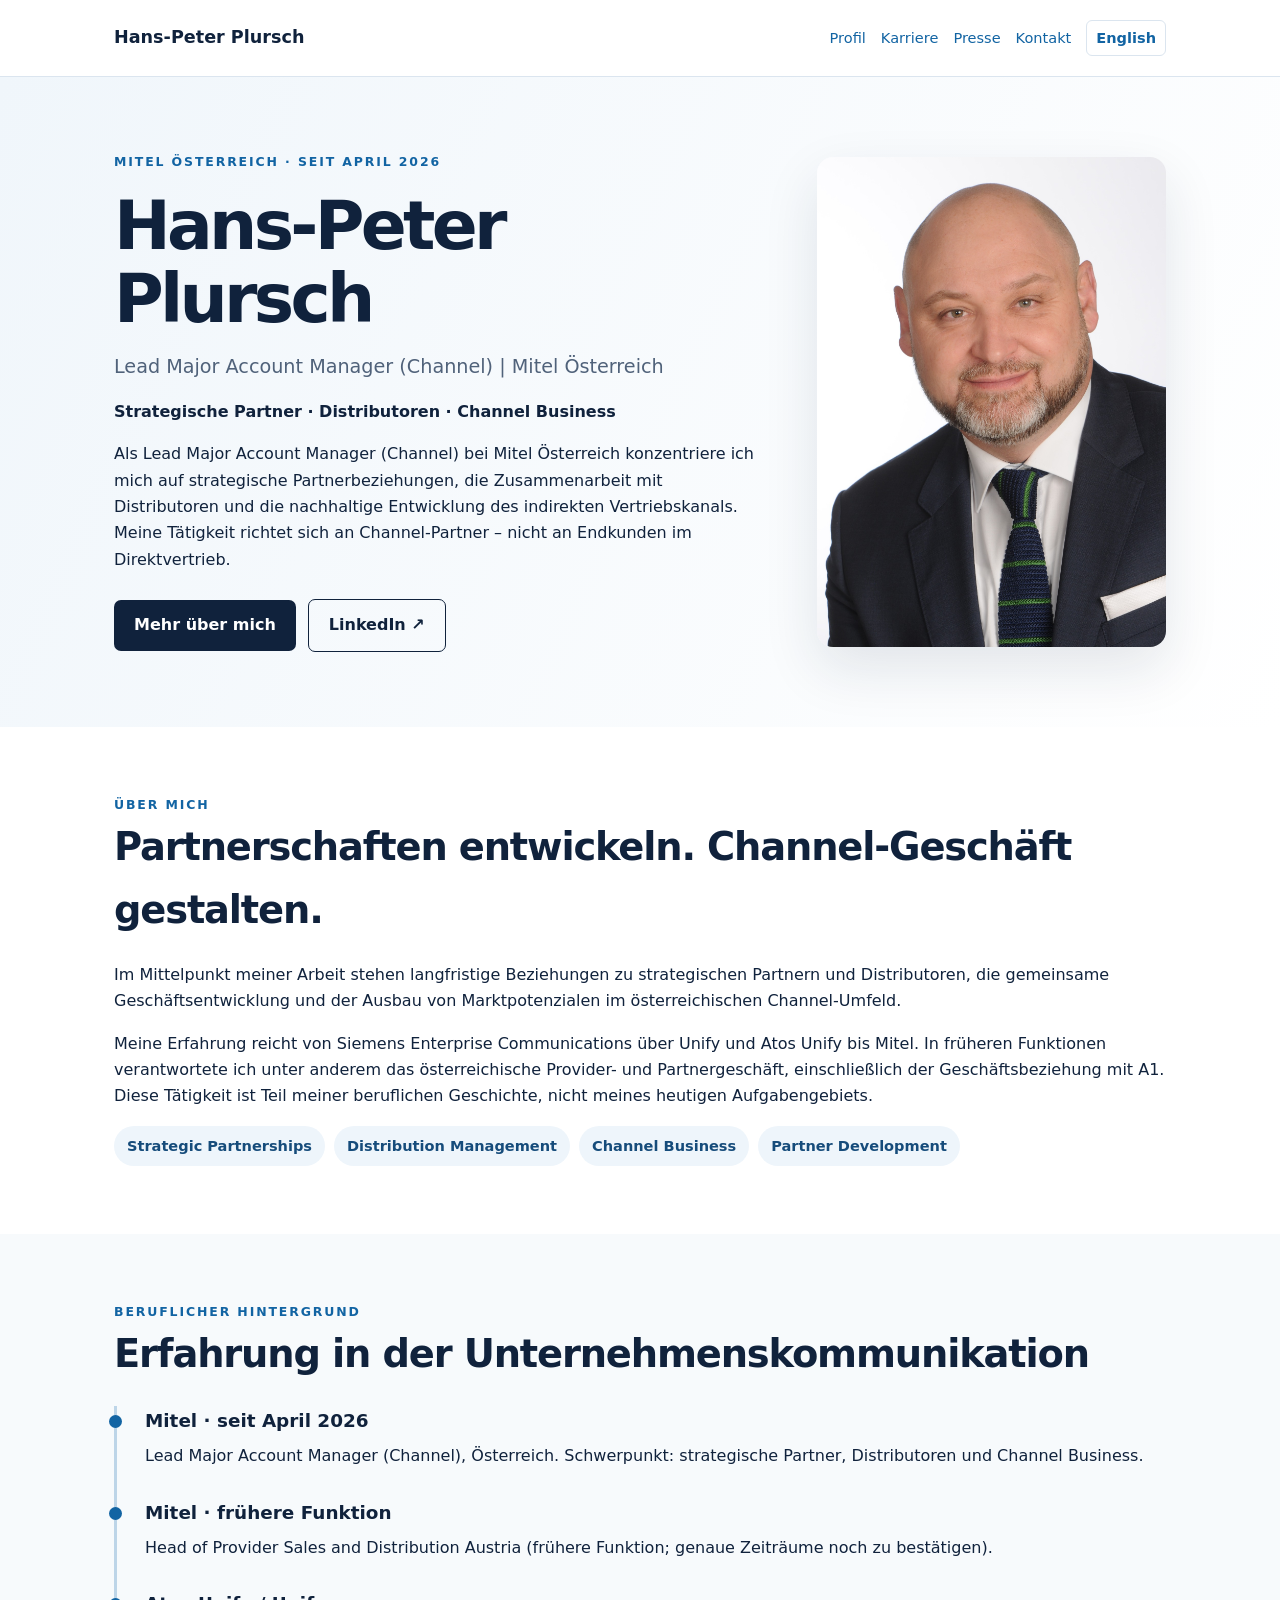
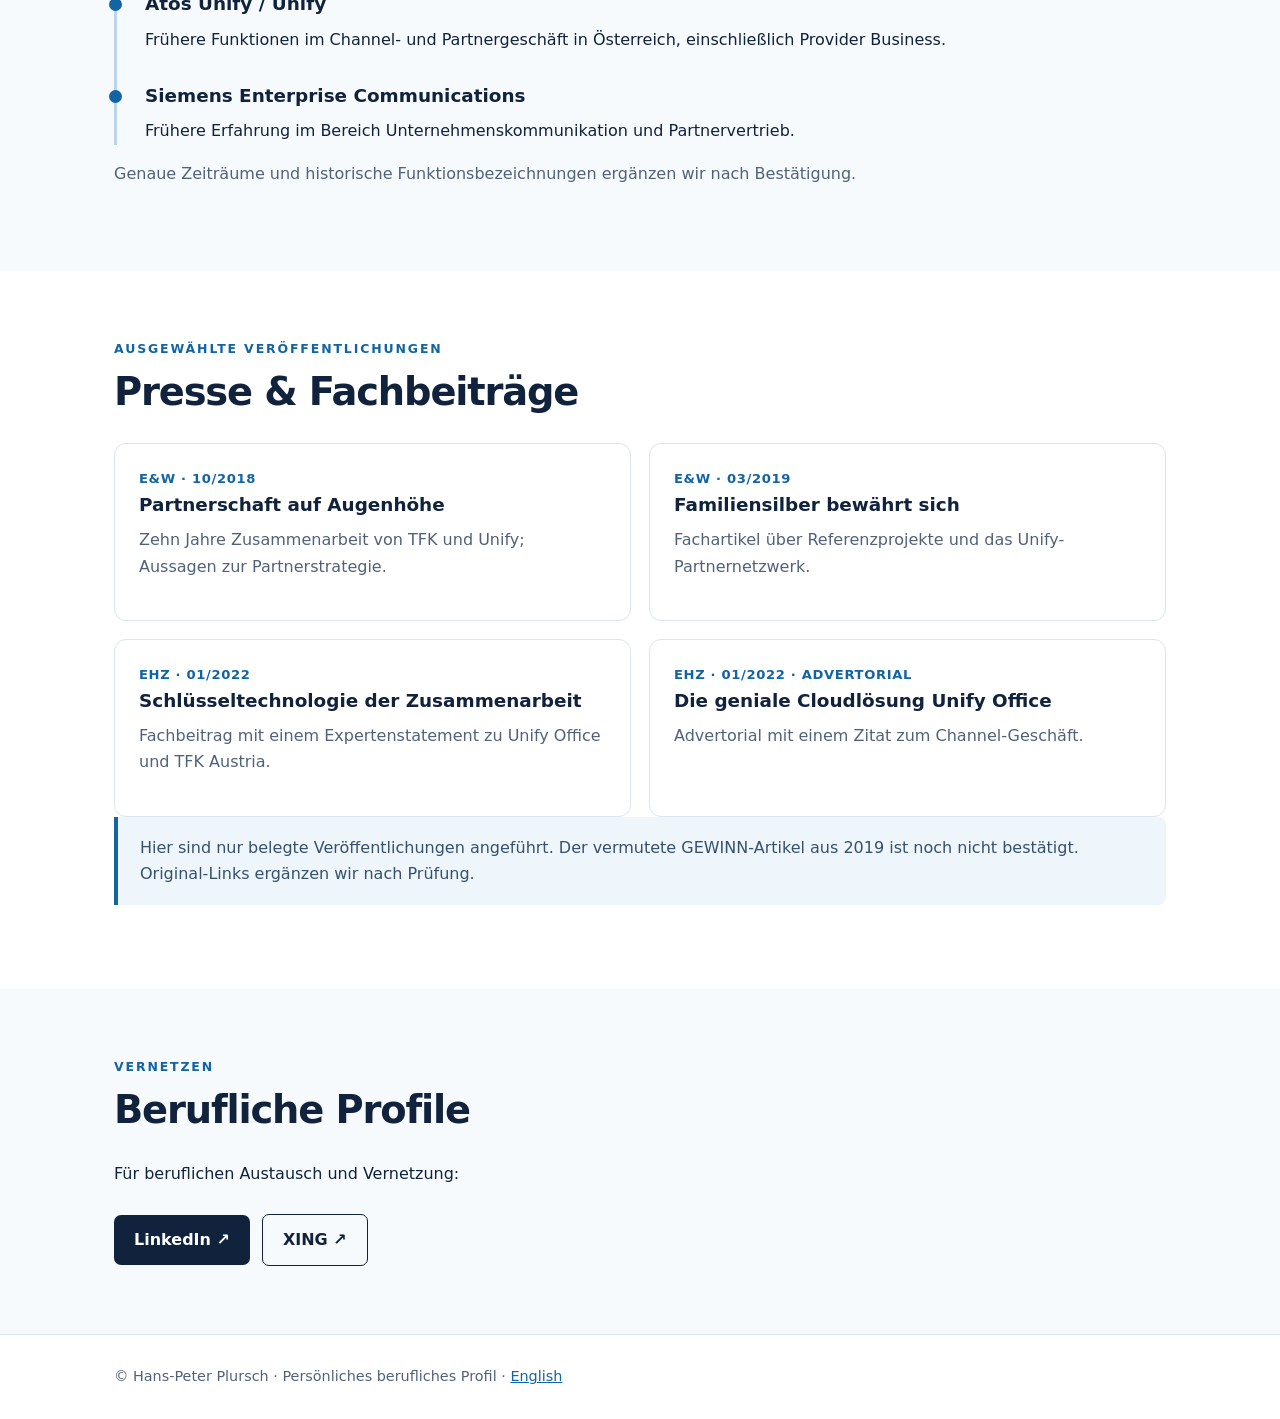
==== index.html @ fb1119fc "Update index.html" ====
<!doctype html><html lang="de"><head><meta charset="utf-8"><meta name="viewport" content="width=device-width,initial-scale=1"><title>Hans-Peter Plursch | Lead Major Account Manager (Channel) | Mitel Österreich</title><meta name="description" content="Hans-Peter Plursch ist Lead Major Account Manager (Channel) bei Mitel Österreich mit Fokus auf strategische Partner, Distributoren und Channel Business."><link rel="canonical" href="https://hpplursch-hpp.github.io/"><link rel="alternate" hreflang="de" href="https://hpplursch-hpp.github.io/"><link rel="alternate" hreflang="en" href="https://hpplursch-hpp.github.io/en/"><link rel="stylesheet" href="style.css"></head><body><header><div class="wrap nav"><a class="brand" href="#start">Hans-Peter Plursch</a><nav class="links" aria-label="Navigation"><a href="#profil">Profil</a><a href="#karriere">Karriere</a><a href="#presse">Presse</a><a href="#kontakt">Kontakt</a><a class="lang" href="en/">English</a></nav></div></header><main><div class="hero" id="start"><div class="wrap hero-grid"><div><div class="eyebrow">MITEL ÖSTERREICH · SEIT APRIL 2026</div><h1>Hans-Peter<br>Plursch</h1><p class="lead">Lead Major Account Manager (Channel) | Mitel Österreich</p><p><strong>Strategische Partner · Distributoren · Channel Business</strong></p><p>Als Lead Major Account Manager (Channel) bei Mitel Österreich konzentriere ich mich auf strategische Partnerbeziehungen, die Zusammenarbeit mit Distributoren und die nachhaltige Entwicklung des indirekten Vertriebskanals. Meine Tätigkeit richtet sich an Channel-Partner – nicht an Endkunden im Direktvertrieb.</p><a class="btn" href="#profil">Mehr über mich</a><a class="btn outline" href="https://www.linkedin.com/in/hpplursch/" target="_blank" rel="noopener noreferrer">LinkedIn ↗</a></div><img src="images/hans-peter-plursch.JPEG" alt="Originalporträt von Hans-Peter Plursch" width="992" height="1488"></div></div><section id="profil"><div class="wrap"><div class="eyebrow">Über mich</div><h2>Partnerschaften entwickeln. Channel-Geschäft gestalten.</h2><p>Im Mittelpunkt meiner Arbeit stehen langfristige Beziehungen zu strategischen Partnern und Distributoren, die gemeinsame Geschäftsentwicklung und der Ausbau von Marktpotenzialen im österreichischen Channel-Umfeld.</p><p>Meine Erfahrung reicht von Siemens Enterprise Communications über Unify und Atos Unify bis Mitel. In früheren Funktionen verantwortete ich unter anderem das österreichische Provider- und Partnergeschäft, einschließlich der Geschäftsbeziehung mit A1. Diese Tätigkeit ist Teil meiner beruflichen Geschichte, nicht meines heutigen Aufgabengebiets.</p><div class="tags"><span class="tag">Strategic Partnerships</span><span class="tag">Distribution Management</span><span class="tag">Channel Business</span><span class="tag">Partner Development</span></div></div></section><section class="alt" id="karriere"><div class="wrap"><div class="eyebrow">Beruflicher Hintergrund</div><h2>Erfahrung in der Unternehmenskommunikation</h2><div class="timeline"><div class="job"><h3>Mitel · seit April 2026</h3><p>Lead Major Account Manager (Channel), Österreich. Schwerpunkt: strategische Partner, Distributoren und Channel Business.</p></div><div class="job"><h3>Mitel · frühere Funktion</h3><p>Head of Provider Sales and Distribution Austria (frühere Funktion; genaue Zeiträume noch zu bestätigen).</p></div><div class="job"><h3>Atos Unify / Unify</h3><p>Frühere Funktionen im Channel- und Partnergeschäft in Österreich, einschließlich Provider Business.</p></div><div class="job"><h3>Siemens Enterprise Communications</h3><p>Frühere Erfahrung im Bereich Unternehmenskommunikation und Partnervertrieb.</p></div></div><p class="small">Genaue Zeiträume und historische Funktionsbezeichnungen ergänzen wir nach Bestätigung.</p></div></section><section id="presse"><div class="wrap"><div class="eyebrow">Ausgewählte Veröffentlichungen</div><h2>Presse & Fachbeiträge</h2><div class="press"><article class="panel"><div class="meta">E&W · 10/2018</div><h3>Partnerschaft auf Augenhöhe</h3><p>Zehn Jahre Zusammenarbeit von TFK und Unify; Aussagen zur Partnerstrategie.</p></article><article class="panel"><div class="meta">E&W · 03/2019</div><h3>Familiensilber bewährt sich</h3><p>Fachartikel über Referenzprojekte und das Unify-Partnernetzwerk.</p></article><article class="panel"><div class="meta">EHZ · 01/2022</div><h3>Schlüsseltechnologie der Zusammenarbeit</h3><p>Fachbeitrag mit einem Expertenstatement zu Unify Office und TFK Austria.</p></article><article class="panel"><div class="meta">EHZ · 01/2022 · Advertorial</div><h3>Die geniale Cloudlösung Unify Office</h3><p>Advertorial mit einem Zitat zum Channel-Geschäft.</p></article></div><p class="note">Hier sind nur belegte Veröffentlichungen angeführt. Der vermutete GEWINN-Artikel aus 2019 ist noch nicht bestätigt. Original-Links ergänzen wir nach Prüfung.</p></div></section><section class="alt" id="kontakt"><div class="wrap"><div class="eyebrow">Vernetzen</div><h2>Berufliche Profile</h2><p>Für beruflichen Austausch und Vernetzung:</p><a class="btn" href="https://www.linkedin.com/in/hpplursch/" target="_blank" rel="noopener noreferrer">LinkedIn ↗</a><a class="btn outline" href="https://www.xing.com/profile/HansPeter_Plursch/web_profiles?nwt_nav=profile_icon" target="_blank" rel="noopener noreferrer">XING ↗</a></div></section></main><footer><div class="wrap">© Hans-Peter Plursch · Persönliches berufliches Profil · <a href="en/">English</a></div></footer></body></html>
---- style.css ----
:root{--ink:#10223c;--muted:#50627a;--blue:#1264a3;--pale:#eef5fb;--line:#dbe5ef}*{box-sizing:border-box}html{scroll-behavior:smooth}body{margin:0;font-family:system-ui,-apple-system,Segoe UI,Arial,sans-serif;color:var(--ink);background:#fff;line-height:1.65}a{color:var(--blue)}a:hover{text-decoration-thickness:2px}.wrap{max-width:1100px;margin:auto;padding:0 24px}header{border-bottom:1px solid var(--line);background:#fff;position:sticky;top:0;z-index:10}.nav{display:flex;justify-content:space-between;align-items:center;gap:20px;min-height:76px}.brand{font-weight:800;text-decoration:none;color:var(--ink);font-size:1.1rem}.links{display:flex;flex-wrap:wrap;gap:15px;align-items:center;font-size:.91rem}.links a{text-decoration:none}.lang{padding:5px 9px;border:1px solid var(--line);border-radius:6px;font-weight:700}.hero{background:linear-gradient(115deg,#f0f6fb,#fff);padding:75px 0}.hero-grid{display:grid;grid-template-columns:minmax(0,1.3fr) minmax(250px,.7fr);gap:56px;align-items:center}.eyebrow{font-size:.78rem;font-weight:800;letter-spacing:.15em;color:var(--blue);text-transform:uppercase}h1{font-size:clamp(2.6rem,5.3vw,4.8rem);letter-spacing:-.055em;line-height:1.08;margin:16px 0}h2{font-size:clamp(1.7rem,3vw,2.4rem);letter-spacing:-.03em;margin:0 0 20px}h3{margin:0 0 7px;font-size:1.15rem}p{margin:0 0 16px}.lead{font-size:1.2rem;color:var(--muted);max-width:690px}.hero img{display:block;width:100%;max-height:490px;object-fit:cover;object-position:center 22%;border-radius:16px;box-shadow:0 22px 55px #10223c1c}.btn{display:inline-block;background:var(--ink);color:white;text-decoration:none;border-radius:7px;padding:12px 20px;font-weight:650;margin:10px 12px 0 0}.btn.outline{background:transparent;color:var(--ink);border:1px solid var(--ink)}section{padding:68px 0}section.alt{background:#f7fafc}.grid{display:grid;grid-template-columns:repeat(3,minmax(0,1fr));gap:18px}.panel{border:1px solid var(--line);border-radius:12px;padding:24px;background:#fff}.panel p,.small{color:var(--muted)}.timeline{border-left:3px solid #bdd5e8;padding-left:28px}.job{position:relative;margin-bottom:28px}.job:before{content:'';position:absolute;left:-36px;top:9px;width:13px;height:13px;border-radius:50%;background:var(--blue)}.job:last-child{margin-bottom:0}.tags{display:flex;flex-wrap:wrap;gap:9px}.tag{padding:8px 13px;border-radius:50px;background:var(--pale);color:#164c7b;font-size:.91rem;font-weight:600}.press{display:grid;grid-template-columns:repeat(2,minmax(0,1fr));gap:18px}.meta{font-size:.82rem;color:var(--blue);font-weight:750;text-transform:uppercase;letter-spacing:.05em}.note{padding:18px 22px;border-left:4px solid var(--blue);background:var(--pale);color:#35516d;border-radius:0 8px 8px 0}footer{padding:30px 0;border-top:1px solid var(--line);color:var(--muted);font-size:.9rem}@media(max-width:750px){.nav{align-items:flex-start;flex-direction:column;padding-top:15px;padding-bottom:15px}.links{gap:11px}.hero{padding:44px 0}.hero-grid{grid-template-columns:1fr;gap:26px}.hero img{max-width:380px}.grid,.press{grid-template-columns:1fr}section{padding:46px 0}}
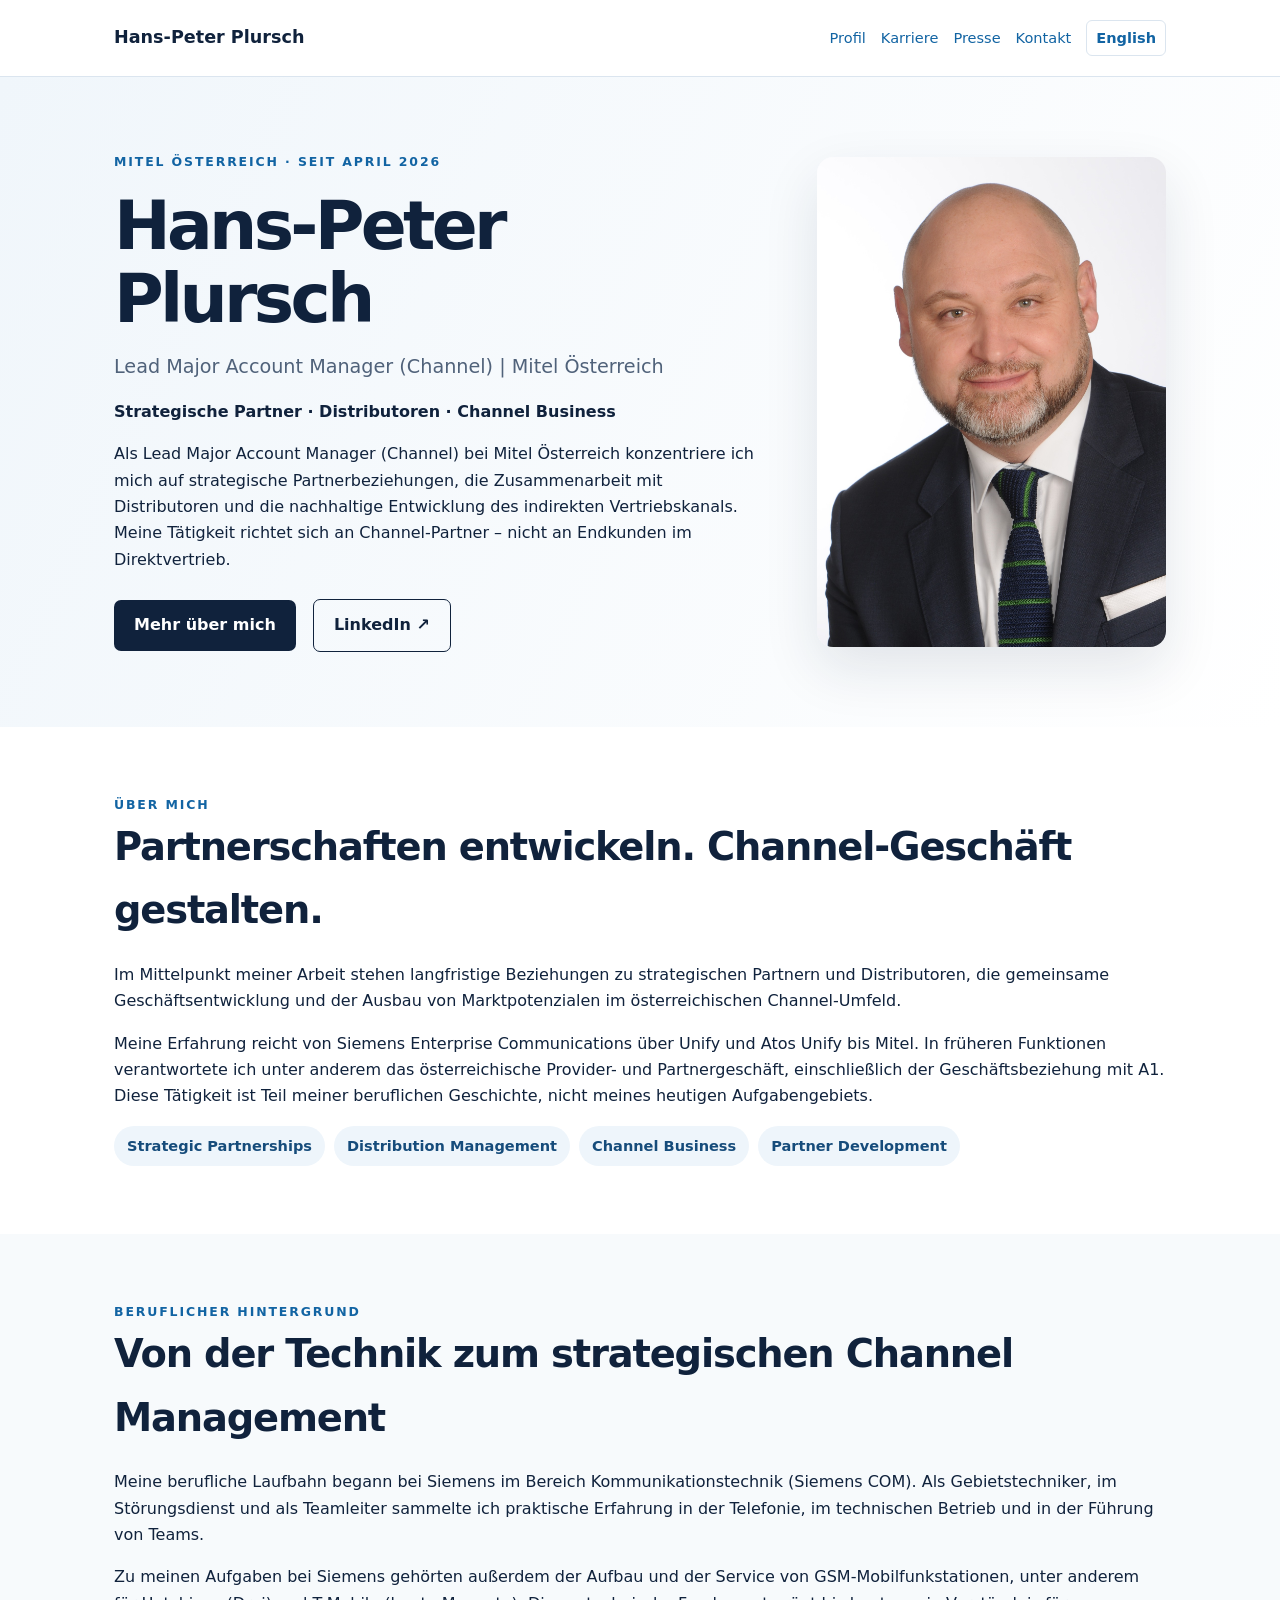
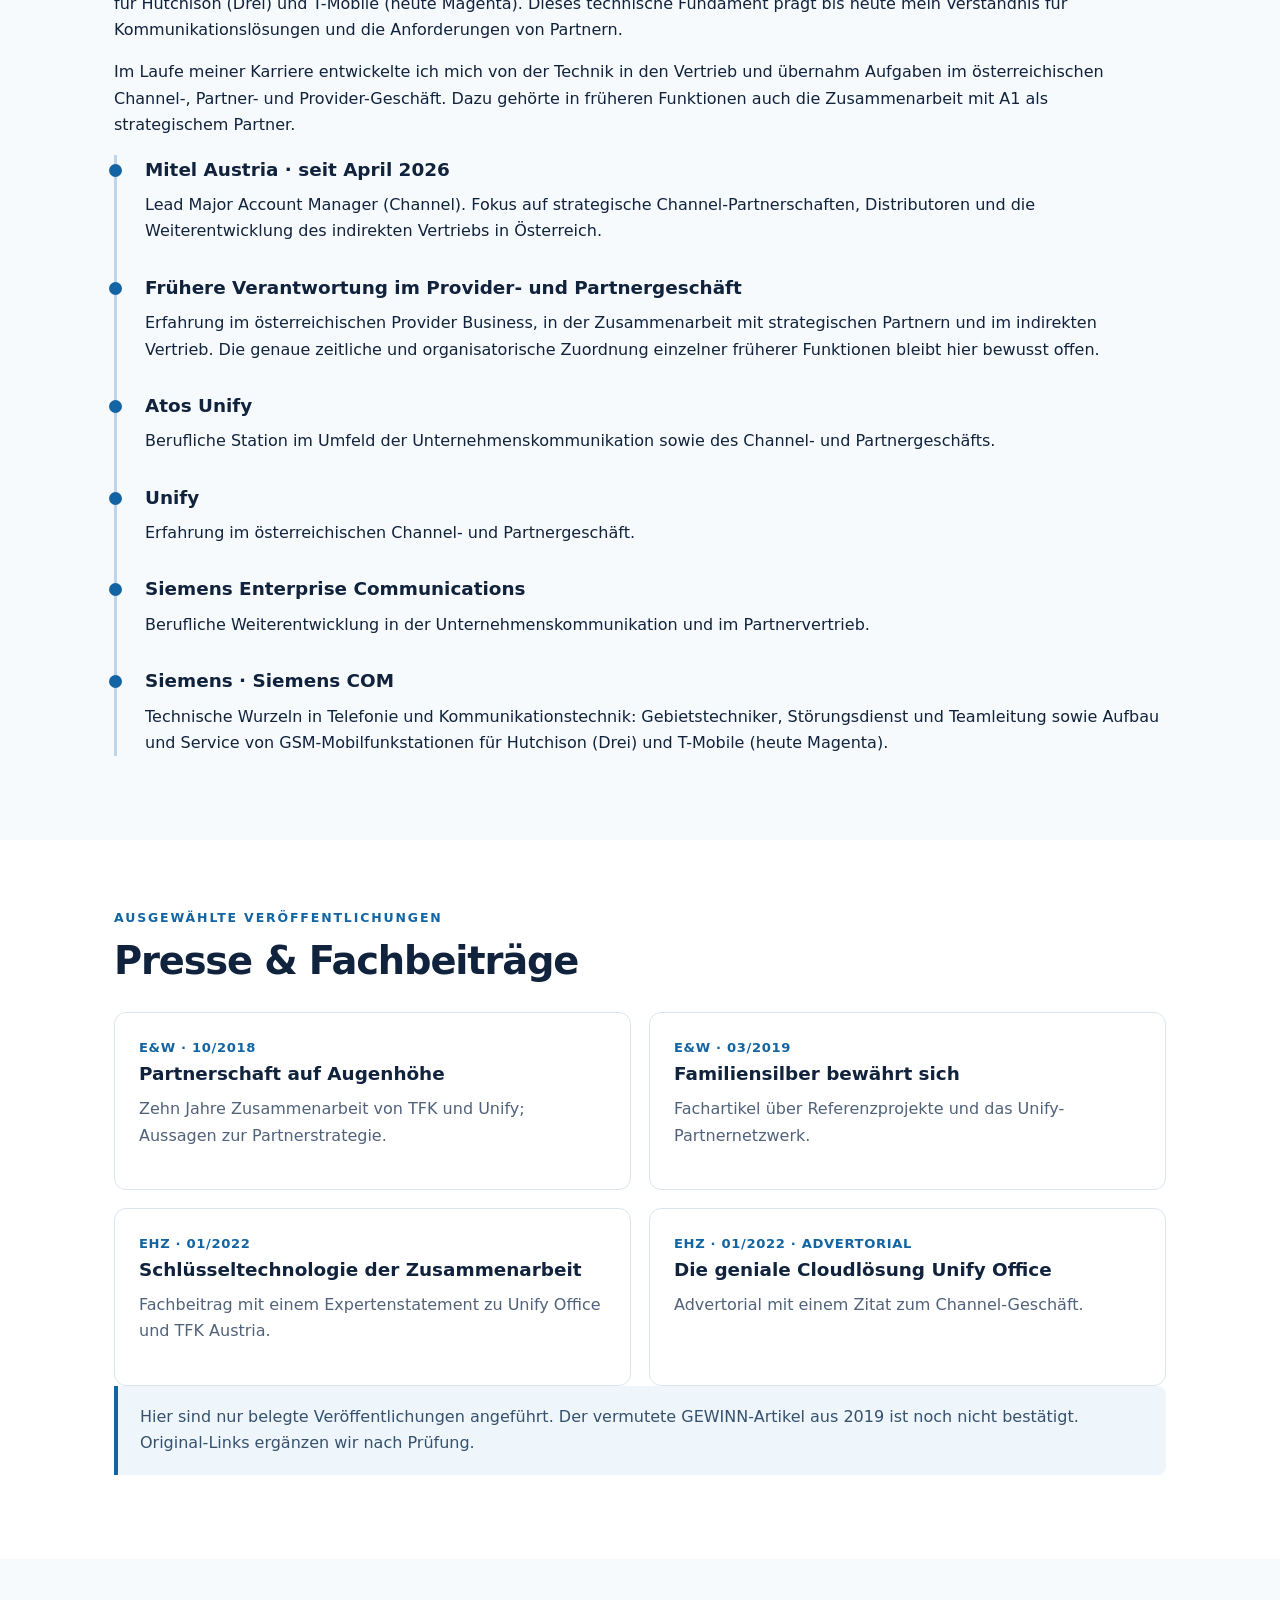
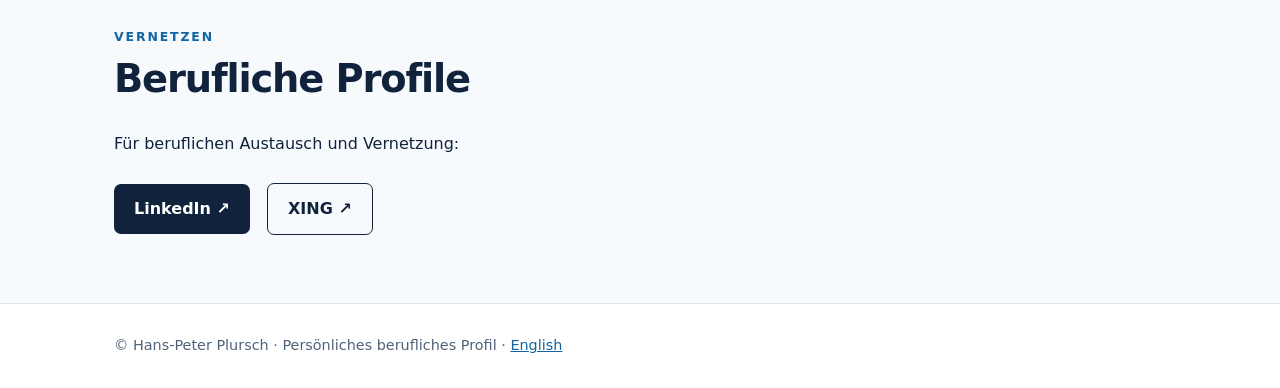
==== commit 92ec6674: "Update index.html" ====
--- a/index.html
+++ b/index.html
@@ -1 +1,260 @@
-<!doctype html><html lang="de"><head><meta charset="utf-8"><meta name="viewport" content="width=device-width,initial-scale=1"><title>Hans-Peter Plursch | Lead Major Account Manager (Channel) | Mitel Österreich</title><meta name="description" content="Hans-Peter Plursch ist Lead Major Account Manager (Channel) bei Mitel Österreich mit Fokus auf strategische Partner, Distributoren und Channel Business."><link rel="canonical" href="https://hpplursch-hpp.github.io/"><link rel="alternate" hreflang="de" href="https://hpplursch-hpp.github.io/"><link rel="alternate" hreflang="en" href="https://hpplursch-hpp.github.io/en/"><link rel="stylesheet" href="style.css"></head><body><header><div class="wrap nav"><a class="brand" href="#start">Hans-Peter Plursch</a><nav class="links" aria-label="Navigation"><a href="#profil">Profil</a><a href="#karriere">Karriere</a><a href="#presse">Presse</a><a href="#kontakt">Kontakt</a><a class="lang" href="en/">English</a></nav></div></header><main><div class="hero" id="start"><div class="wrap hero-grid"><div><div class="eyebrow">MITEL ÖSTERREICH · SEIT APRIL 2026</div><h1>Hans-Peter<br>Plursch</h1><p class="lead">Lead Major Account Manager (Channel) | Mitel Österreich</p><p><strong>Strategische Partner · Distributoren · Channel Business</strong></p><p>Als Lead Major Account Manager (Channel) bei Mitel Österreich konzentriere ich mich auf strategische Partnerbeziehungen, die Zusammenarbeit mit Distributoren und die nachhaltige Entwicklung des indirekten Vertriebskanals. Meine Tätigkeit richtet sich an Channel-Partner – nicht an Endkunden im Direktvertrieb.</p><a class="btn" href="#profil">Mehr über mich</a><a class="btn outline" href="https://www.linkedin.com/in/hpplursch/" target="_blank" rel="noopener noreferrer">LinkedIn ↗</a></div><img src="images/hans-peter-plursch.JPEG" alt="Originalporträt von Hans-Peter Plursch" width="992" height="1488"></div></div><section id="profil"><div class="wrap"><div class="eyebrow">Über mich</div><h2>Partnerschaften entwickeln. Channel-Geschäft gestalten.</h2><p>Im Mittelpunkt meiner Arbeit stehen langfristige Beziehungen zu strategischen Partnern und Distributoren, die gemeinsame Geschäftsentwicklung und der Ausbau von Marktpotenzialen im österreichischen Channel-Umfeld.</p><p>Meine Erfahrung reicht von Siemens Enterprise Communications über Unify und Atos Unify bis Mitel. In früheren Funktionen verantwortete ich unter anderem das österreichische Provider- und Partnergeschäft, einschließlich der Geschäftsbeziehung mit A1. Diese Tätigkeit ist Teil meiner beruflichen Geschichte, nicht meines heutigen Aufgabengebiets.</p><div class="tags"><span class="tag">Strategic Partnerships</span><span class="tag">Distribution Management</span><span class="tag">Channel Business</span><span class="tag">Partner Development</span></div></div></section><section class="alt" id="karriere"><div class="wrap"><div class="eyebrow">Beruflicher Hintergrund</div><h2>Erfahrung in der Unternehmenskommunikation</h2><div class="timeline"><div class="job"><h3>Mitel · seit April 2026</h3><p>Lead Major Account Manager (Channel), Österreich. Schwerpunkt: strategische Partner, Distributoren und Channel Business.</p></div><div class="job"><h3>Mitel · frühere Funktion</h3><p>Head of Provider Sales and Distribution Austria (frühere Funktion; genaue Zeiträume noch zu bestätigen).</p></div><div class="job"><h3>Atos Unify / Unify</h3><p>Frühere Funktionen im Channel- und Partnergeschäft in Österreich, einschließlich Provider Business.</p></div><div class="job"><h3>Siemens Enterprise Communications</h3><p>Frühere Erfahrung im Bereich Unternehmenskommunikation und Partnervertrieb.</p></div></div><p class="small">Genaue Zeiträume und historische Funktionsbezeichnungen ergänzen wir nach Bestätigung.</p></div></section><section id="presse"><div class="wrap"><div class="eyebrow">Ausgewählte Veröffentlichungen</div><h2>Presse & Fachbeiträge</h2><div class="press"><article class="panel"><div class="meta">E&W · 10/2018</div><h3>Partnerschaft auf Augenhöhe</h3><p>Zehn Jahre Zusammenarbeit von TFK und Unify; Aussagen zur Partnerstrategie.</p></article><article class="panel"><div class="meta">E&W · 03/2019</div><h3>Familiensilber bewährt sich</h3><p>Fachartikel über Referenzprojekte und das Unify-Partnernetzwerk.</p></article><article class="panel"><div class="meta">EHZ · 01/2022</div><h3>Schlüsseltechnologie der Zusammenarbeit</h3><p>Fachbeitrag mit einem Expertenstatement zu Unify Office und TFK Austria.</p></article><article class="panel"><div class="meta">EHZ · 01/2022 · Advertorial</div><h3>Die geniale Cloudlösung Unify Office</h3><p>Advertorial mit einem Zitat zum Channel-Geschäft.</p></article></div><p class="note">Hier sind nur belegte Veröffentlichungen angeführt. Der vermutete GEWINN-Artikel aus 2019 ist noch nicht bestätigt. Original-Links ergänzen wir nach Prüfung.</p></div></section><section class="alt" id="kontakt"><div class="wrap"><div class="eyebrow">Vernetzen</div><h2>Berufliche Profile</h2><p>Für beruflichen Austausch und Vernetzung:</p><a class="btn" href="https://www.linkedin.com/in/hpplursch/" target="_blank" rel="noopener noreferrer">LinkedIn ↗</a><a class="btn outline" href="https://www.xing.com/profile/HansPeter_Plursch/web_profiles?nwt_nav=profile_icon" target="_blank" rel="noopener noreferrer">XING ↗</a></div></section></main><footer><div class="wrap">© Hans-Peter Plursch · Persönliches berufliches Profil · <a href="en/">English</a></div></footer></body></html>
+<!DOCTYPE html>
+<html lang="de">
+ <head>
+  <meta charset="utf-8"/>
+  <meta content="width=device-width,initial-scale=1" name="viewport"/>
+  <title>
+   Hans-Peter Plursch | Channel Management | Mitel Austria
+  </title>
+  <meta content="Hans-Peter Plursch ist Lead Major Account Manager (Channel) bei Mitel &Ouml;sterreich mit Fokus auf strategische Partner, Distributoren und Channel Business." name="description"/>
+  <link href="https://hpplursch-hpp.github.io/" rel="canonical"/>
+  <link href="https://hpplursch-hpp.github.io/" hreflang="de" rel="alternate"/>
+  <link href="https://hpplursch-hpp.github.io/en/" hreflang="en" rel="alternate"/>
+  <link href="style.css" rel="stylesheet"/>
+ </head>
+ <body>
+  <header>
+   <div class="wrap nav">
+    <a class="brand" href="#start">
+     Hans-Peter Plursch
+    </a>
+    <nav aria-label="Navigation" class="links">
+     <a href="#profil">
+      Profil
+     </a>
+     <a href="#karriere">
+      Karriere
+     </a>
+     <a href="#presse">
+      Presse
+     </a>
+     <a href="#kontakt">
+      Kontakt
+     </a>
+     <a class="lang" href="en/">
+      English
+     </a>
+    </nav>
+   </div>
+  </header>
+  <main>
+   <div class="hero" id="start">
+    <div class="wrap hero-grid">
+     <div>
+      <div class="eyebrow">
+       MITEL &Ouml;STERREICH &middot; SEIT APRIL 2026
+      </div>
+      <h1>
+       Hans-Peter
+       <br/>
+       Plursch
+      </h1>
+      <p class="lead">
+       Lead Major Account Manager (Channel) | Mitel &Ouml;sterreich
+      </p>
+      <p>
+       <strong>
+        Strategische Partner &middot; Distributoren &middot; Channel Business
+       </strong>
+      </p>
+      <p>
+       Als Lead Major Account Manager (Channel) bei Mitel &Ouml;sterreich konzentriere ich mich auf strategische Partnerbeziehungen, die Zusammenarbeit mit Distributoren und die nachhaltige Entwicklung des indirekten Vertriebskanals. Meine T&auml;tigkeit richtet sich an Channel-Partner &ndash; nicht an Endkunden im Direktvertrieb.
+      </p>
+      <a class="btn" href="#profil">
+       Mehr &uuml;ber mich
+      </a>
+      <a class="btn outline" href="https://www.linkedin.com/in/hpplursch/" rel="noopener noreferrer" target="_blank">
+       LinkedIn &nearrow;
+      </a>
+     </div>
+     <img alt="Originalportr&auml;t von Hans-Peter Plursch" height="1488" src="images/hans-peter-plursch.JPEG" width="992"/>
+    </div>
+   </div>
+   <section id="profil">
+    <div class="wrap">
+     <div class="eyebrow">
+      &Uuml;ber mich
+     </div>
+     <h2>
+      Partnerschaften entwickeln. Channel-Gesch&auml;ft gestalten.
+     </h2>
+     <p>
+      Im Mittelpunkt meiner Arbeit stehen langfristige Beziehungen zu strategischen Partnern und Distributoren, die gemeinsame Gesch&auml;ftsentwicklung und der Ausbau von Marktpotenzialen im &ouml;sterreichischen Channel-Umfeld.
+     </p>
+     <p>
+      Meine Erfahrung reicht von Siemens Enterprise Communications &uuml;ber Unify und Atos Unify bis Mitel. In fr&uuml;heren Funktionen verantwortete ich unter anderem das &ouml;sterreichische Provider- und Partnergesch&auml;ft, einschlie&szlig;lich der Gesch&auml;ftsbeziehung mit A1. Diese T&auml;tigkeit ist Teil meiner beruflichen Geschichte, nicht meines heutigen Aufgabengebiets.
+     </p>
+     <div class="tags">
+      <span class="tag">
+       Strategic Partnerships
+      </span>
+      <span class="tag">
+       Distribution Management
+      </span>
+      <span class="tag">
+       Channel Business
+      </span>
+      <span class="tag">
+       Partner Development
+      </span>
+     </div>
+    </div>
+   </section>
+   <section class="alt" id="karriere">
+    <div class="wrap">
+     <div class="eyebrow">
+      Beruflicher Hintergrund
+     </div>
+     <h2>
+      Von der Technik zum strategischen Channel Management
+     </h2>
+     <p>
+      Meine berufliche Laufbahn begann bei Siemens im Bereich Kommunikationstechnik (Siemens COM). Als Gebietstechniker, im St&ouml;rungsdienst und als Teamleiter sammelte ich praktische Erfahrung in der Telefonie, im technischen Betrieb und in der F&uuml;hrung von Teams.
+     </p>
+     <p>
+      Zu meinen Aufgaben bei Siemens geh&ouml;rten au&szlig;erdem der Aufbau und der Service von GSM-Mobilfunkstationen, unter anderem f&uuml;r Hutchison (Drei) und T-Mobile (heute Magenta). Dieses technische Fundament pr&auml;gt bis heute mein Verst&auml;ndnis f&uuml;r Kommunikationsl&ouml;sungen und die Anforderungen von Partnern.
+     </p>
+     <p>
+      Im Laufe meiner Karriere entwickelte ich mich von der Technik in den Vertrieb und &uuml;bernahm Aufgaben im &ouml;sterreichischen Channel-, Partner- und Provider-Gesch&auml;ft. Dazu geh&ouml;rte in fr&uuml;heren Funktionen auch die Zusammenarbeit mit A1 als strategischem Partner.
+     </p>
+     <div class="timeline">
+      <div class="job">
+       <h3>
+        Mitel Austria &middot; seit April 2026
+       </h3>
+       <p>
+        Lead Major Account Manager (Channel). Fokus auf strategische Channel-Partnerschaften, Distributoren und die Weiterentwicklung des indirekten Vertriebs in &Ouml;sterreich.
+       </p>
+      </div>
+      <div class="job">
+       <h3>
+        Fr&uuml;here Verantwortung im Provider- und Partnergesch&auml;ft
+       </h3>
+       <p>
+        Erfahrung im &ouml;sterreichischen Provider Business, in der Zusammenarbeit mit strategischen Partnern und im indirekten Vertrieb. Die genaue zeitliche und organisatorische Zuordnung einzelner fr&uuml;herer Funktionen bleibt hier bewusst offen.
+       </p>
+      </div>
+      <div class="job">
+       <h3>
+        Atos Unify
+       </h3>
+       <p>
+        Berufliche Station im Umfeld der Unternehmenskommunikation sowie des Channel- und Partnergesch&auml;fts.
+       </p>
+      </div>
+      <div class="job">
+       <h3>
+        Unify
+       </h3>
+       <p>
+        Erfahrung im &ouml;sterreichischen Channel- und Partnergesch&auml;ft.
+       </p>
+      </div>
+      <div class="job">
+       <h3>
+        Siemens Enterprise Communications
+       </h3>
+       <p>
+        Berufliche Weiterentwicklung in der Unternehmenskommunikation und im Partnervertrieb.
+       </p>
+      </div>
+      <div class="job">
+       <h3>
+        Siemens &middot; Siemens COM
+       </h3>
+       <p>
+        Technische Wurzeln in Telefonie und Kommunikationstechnik: Gebietstechniker, St&ouml;rungsdienst und Teamleitung sowie Aufbau und Service von GSM-Mobilfunkstationen f&uuml;r Hutchison (Drei) und T-Mobile (heute Magenta).
+       </p>
+      </div>
+     </div>
+    </div>
+   </section>
+   <section id="presse">
+    <div class="wrap">
+     <div class="eyebrow">
+      Ausgew&auml;hlte Ver&ouml;ffentlichungen
+     </div>
+     <h2>
+      Presse &amp; Fachbeitr&auml;ge
+     </h2>
+     <div class="press">
+      <article class="panel">
+       <div class="meta">
+        E&amp;W &middot; 10/2018
+       </div>
+       <h3>
+        Partnerschaft auf Augenh&ouml;he
+       </h3>
+       <p>
+        Zehn Jahre Zusammenarbeit von TFK und Unify; Aussagen zur Partnerstrategie.
+       </p>
+      </article>
+      <article class="panel">
+       <div class="meta">
+        E&amp;W &middot; 03/2019
+       </div>
+       <h3>
+        Familiensilber bew&auml;hrt sich
+       </h3>
+       <p>
+        Fachartikel &uuml;ber Referenzprojekte und das Unify-Partnernetzwerk.
+       </p>
+      </article>
+      <article class="panel">
+       <div class="meta">
+        EHZ &middot; 01/2022
+       </div>
+       <h3>
+        Schl&uuml;sseltechnologie der Zusammenarbeit
+       </h3>
+       <p>
+        Fachbeitrag mit einem Expertenstatement zu Unify Office und TFK Austria.
+       </p>
+      </article>
+      <article class="panel">
+       <div class="meta">
+        EHZ &middot; 01/2022 &middot; Advertorial
+       </div>
+       <h3>
+        Die geniale Cloudl&ouml;sung Unify Office
+       </h3>
+       <p>
+        Advertorial mit einem Zitat zum Channel-Gesch&auml;ft.
+       </p>
+      </article>
+     </div>
+     <p class="note">
+      Hier sind nur belegte Ver&ouml;ffentlichungen angef&uuml;hrt. Der vermutete GEWINN-Artikel aus 2019 ist noch nicht best&auml;tigt. Original-Links erg&auml;nzen wir nach Pr&uuml;fung.
+     </p>
+    </div>
+   </section>
+   <section class="alt" id="kontakt">
+    <div class="wrap">
+     <div class="eyebrow">
+      Vernetzen
+     </div>
+     <h2>
+      Berufliche Profile
+     </h2>
+     <p>
+      F&uuml;r beruflichen Austausch und Vernetzung:
+     </p>
+     <a class="btn" href="https://www.linkedin.com/in/hpplursch/" rel="noopener noreferrer" target="_blank">
+      LinkedIn &nearrow;
+     </a>
+     <a class="btn outline" href="https://www.xing.com/profile/HansPeter_Plursch/web_profiles?nwt_nav=profile_icon" rel="noopener noreferrer" target="_blank">
+      XING &nearrow;
+     </a>
+    </div>
+   </section>
+  </main>
+  <footer>
+   <div class="wrap">
+    &copy; Hans-Peter Plursch &middot; Pers&ouml;nliches berufliches Profil &middot;
+    <a href="en/">
+     English
+    </a>
+   </div>
+  </footer>
+ </body>
+</html>
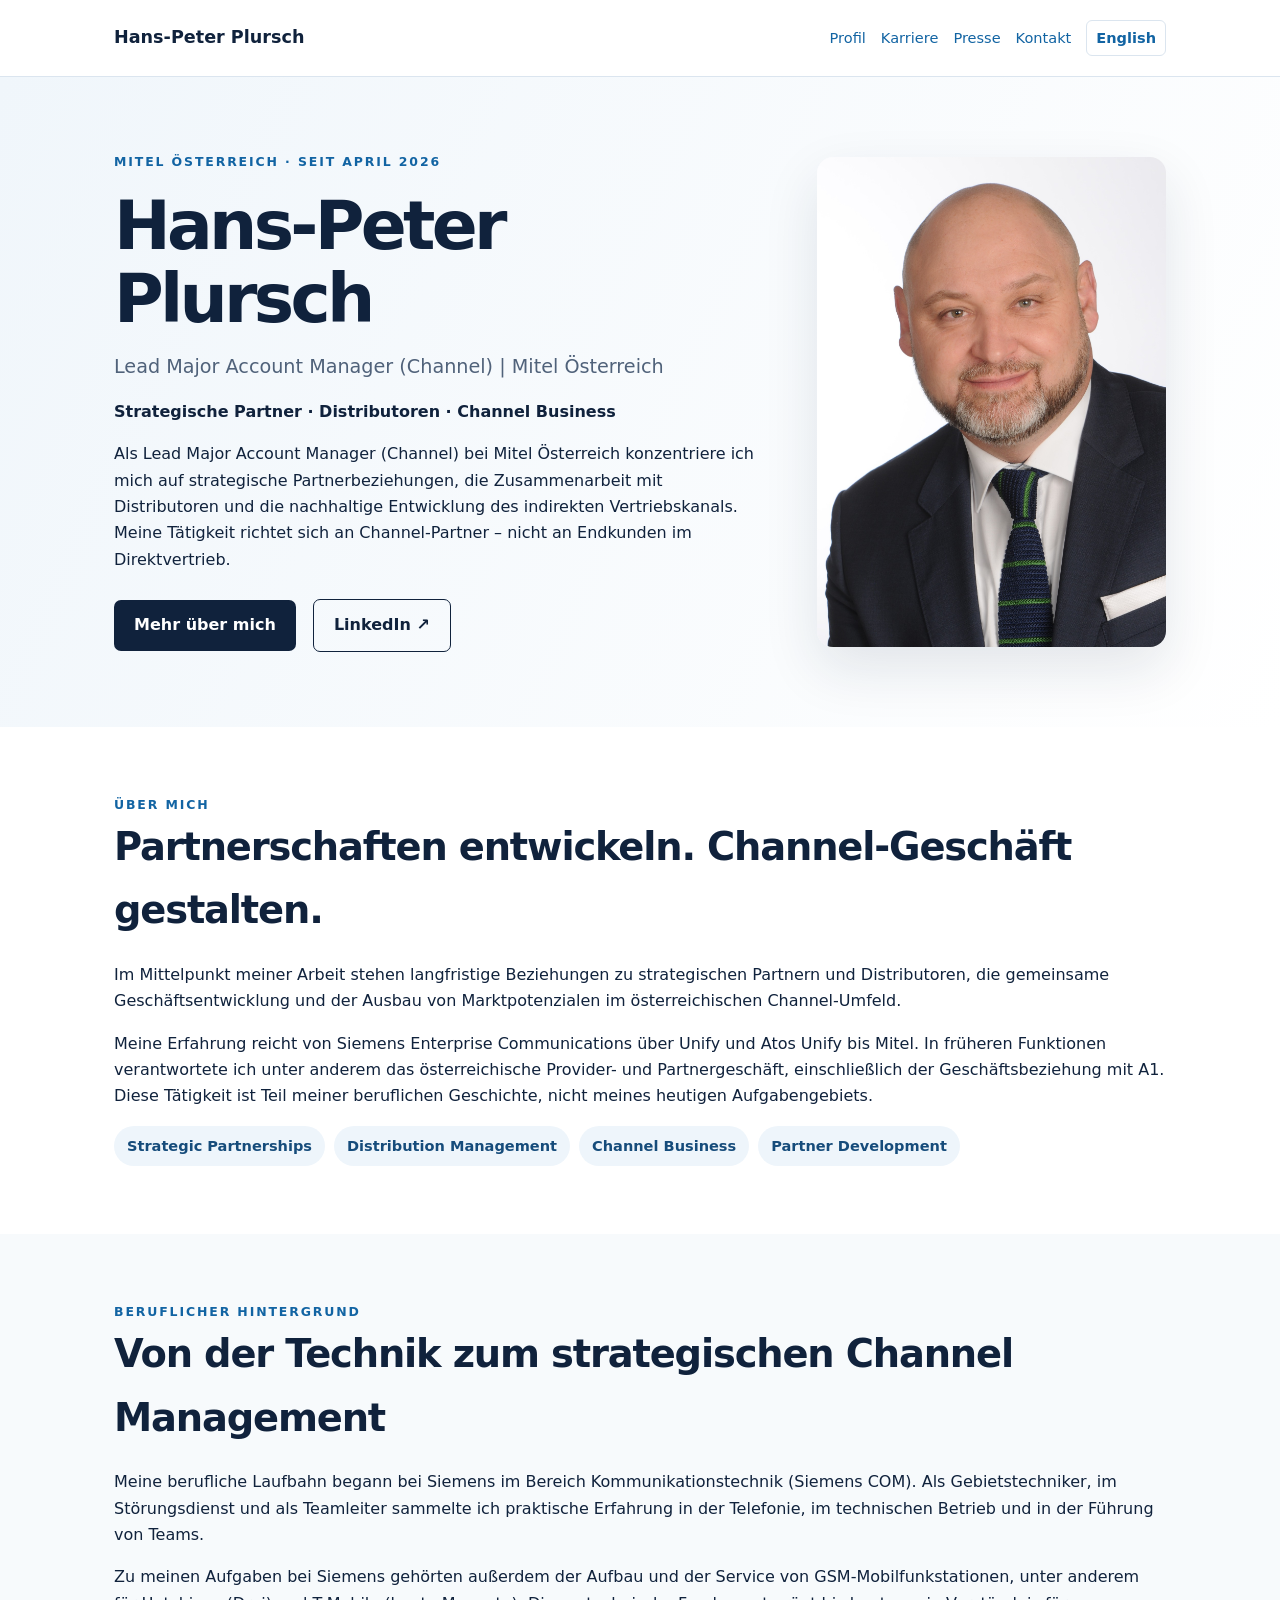
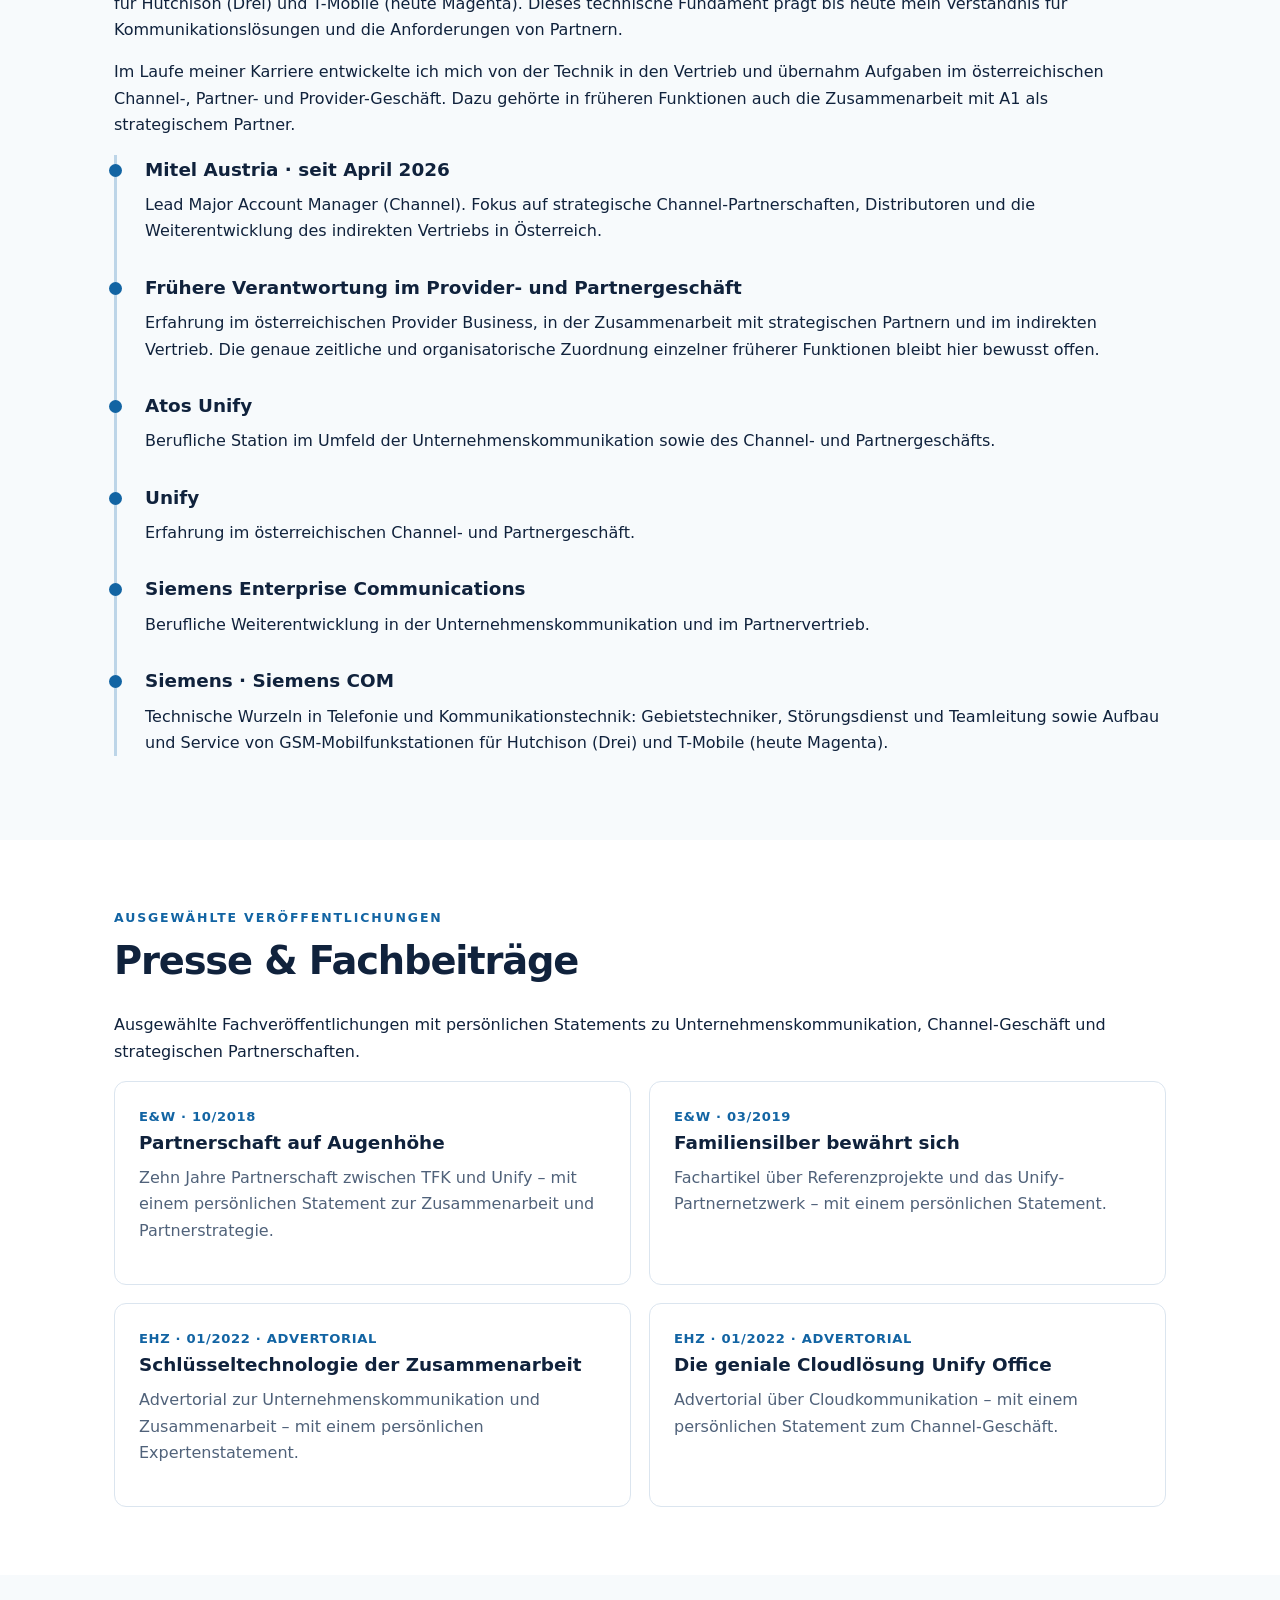
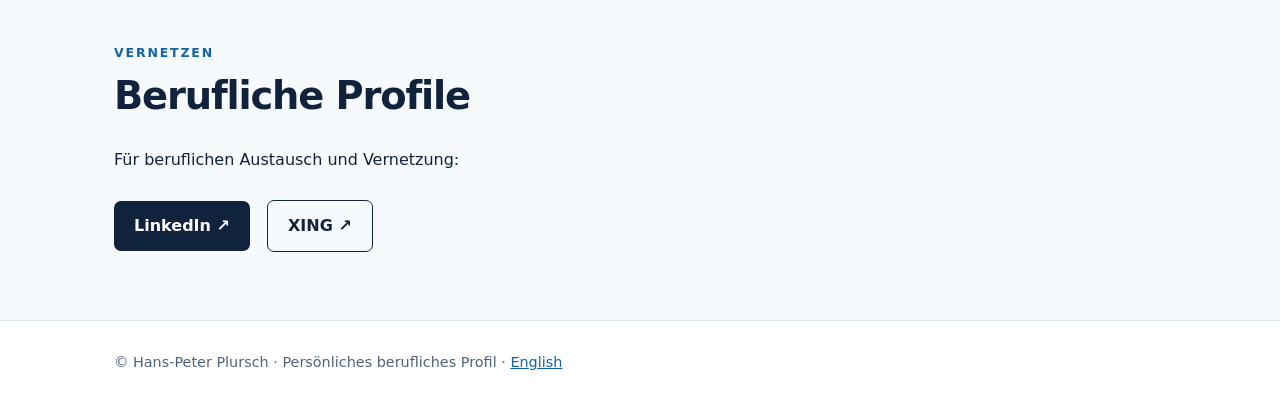
==== commit ad7c956b: "Update index.html" ====
--- a/index.html
+++ b/index.html
@@ -1,260 +1,235 @@
 <!DOCTYPE html>
+
 <html lang="de">
- <head>
-  <meta charset="utf-8"/>
-  <meta content="width=device-width,initial-scale=1" name="viewport"/>
-  <title>
+<head>
+<meta charset="utf-8"/>
+<meta content="width=device-width,initial-scale=1" name="viewport"/>
+<title>
    Hans-Peter Plursch | Channel Management | Mitel Austria
   </title>
-  <meta content="Hans-Peter Plursch ist Lead Major Account Manager (Channel) bei Mitel &Ouml;sterreich mit Fokus auf strategische Partner, Distributoren und Channel Business." name="description"/>
-  <link href="https://hpplursch-hpp.github.io/" rel="canonical"/>
-  <link href="https://hpplursch-hpp.github.io/" hreflang="de" rel="alternate"/>
-  <link href="https://hpplursch-hpp.github.io/en/" hreflang="en" rel="alternate"/>
-  <link href="style.css" rel="stylesheet"/>
- </head>
- <body>
-  <header>
-   <div class="wrap nav">
-    <a class="brand" href="#start">
+<meta content="Hans-Peter Plursch ist Lead Major Account Manager (Channel) bei Mitel Österreich mit Fokus auf strategische Partner, Distributoren und Channel Business." name="description"/>
+<link href="https://hpplursch-hpp.github.io/" rel="canonical"/>
+<link href="https://hpplursch-hpp.github.io/" hreflang="de" rel="alternate"/>
+<link href="https://hpplursch-hpp.github.io/en/" hreflang="en" rel="alternate"/>
+<link href="style.css" rel="stylesheet"/>
+</head>
+<body>
+<header>
+<div class="wrap nav">
+<a class="brand" href="#start">
      Hans-Peter Plursch
     </a>
-    <nav aria-label="Navigation" class="links">
-     <a href="#profil">
+<nav aria-label="Navigation" class="links">
+<a href="#profil">
       Profil
      </a>
-     <a href="#karriere">
+<a href="#karriere">
       Karriere
      </a>
-     <a href="#presse">
+<a href="#presse">
       Presse
      </a>
-     <a href="#kontakt">
+<a href="#kontakt">
       Kontakt
      </a>
-     <a class="lang" href="en/">
+<a class="lang" href="en/">
       English
      </a>
-    </nav>
-   </div>
-  </header>
-  <main>
-   <div class="hero" id="start">
-    <div class="wrap hero-grid">
-     <div>
-      <div class="eyebrow">
-       MITEL &Ouml;STERREICH &middot; SEIT APRIL 2026
+</nav>
+</div>
+</header>
+<main>
+<div class="hero" id="start">
+<div class="wrap hero-grid">
+<div>
+<div class="eyebrow">
+       MITEL ÖSTERREICH · SEIT APRIL 2026
       </div>
-      <h1>
+<h1>
        Hans-Peter
        <br/>
        Plursch
       </h1>
-      <p class="lead">
-       Lead Major Account Manager (Channel) | Mitel &Ouml;sterreich
+<p class="lead">
+       Lead Major Account Manager (Channel) | Mitel Österreich
       </p>
-      <p>
-       <strong>
-        Strategische Partner &middot; Distributoren &middot; Channel Business
+<p>
+<strong>
+        Strategische Partner · Distributoren · Channel Business
        </strong>
+</p>
+<p>
+       Als Lead Major Account Manager (Channel) bei Mitel Österreich konzentriere ich mich auf strategische Partnerbeziehungen, die Zusammenarbeit mit Distributoren und die nachhaltige Entwicklung des indirekten Vertriebskanals. Meine Tätigkeit richtet sich an Channel-Partner – nicht an Endkunden im Direktvertrieb.
       </p>
-      <p>
-       Als Lead Major Account Manager (Channel) bei Mitel &Ouml;sterreich konzentriere ich mich auf strategische Partnerbeziehungen, die Zusammenarbeit mit Distributoren und die nachhaltige Entwicklung des indirekten Vertriebskanals. Meine T&auml;tigkeit richtet sich an Channel-Partner &ndash; nicht an Endkunden im Direktvertrieb.
-      </p>
-      <a class="btn" href="#profil">
-       Mehr &uuml;ber mich
+<a class="btn" href="#profil">
+       Mehr über mich
       </a>
-      <a class="btn outline" href="https://www.linkedin.com/in/hpplursch/" rel="noopener noreferrer" target="_blank">
-       LinkedIn &nearrow;
+<a class="btn outline" href="https://www.linkedin.com/in/hpplursch/" rel="noopener noreferrer" target="_blank">
+       LinkedIn ↗
       </a>
-     </div>
-     <img alt="Originalportr&auml;t von Hans-Peter Plursch" height="1488" src="images/hans-peter-plursch.JPEG" width="992"/>
-    </div>
-   </div>
-   <section id="profil">
-    <div class="wrap">
-     <div class="eyebrow">
-      &Uuml;ber mich
-     </div>
-     <h2>
-      Partnerschaften entwickeln. Channel-Gesch&auml;ft gestalten.
-     </h2>
-     <p>
-      Im Mittelpunkt meiner Arbeit stehen langfristige Beziehungen zu strategischen Partnern und Distributoren, die gemeinsame Gesch&auml;ftsentwicklung und der Ausbau von Marktpotenzialen im &ouml;sterreichischen Channel-Umfeld.
-     </p>
-     <p>
-      Meine Erfahrung reicht von Siemens Enterprise Communications &uuml;ber Unify und Atos Unify bis Mitel. In fr&uuml;heren Funktionen verantwortete ich unter anderem das &ouml;sterreichische Provider- und Partnergesch&auml;ft, einschlie&szlig;lich der Gesch&auml;ftsbeziehung mit A1. Diese T&auml;tigkeit ist Teil meiner beruflichen Geschichte, nicht meines heutigen Aufgabengebiets.
-     </p>
-     <div class="tags">
-      <span class="tag">
+</div>
+<img alt="Originalporträt von Hans-Peter Plursch" height="1488" src="images/hans-peter-plursch.JPEG" width="992"/>
+</div>
+</div>
+<section id="profil">
+<div class="wrap">
+<div class="eyebrow">
+      Über mich
+     </div>
+<h2>
+      Partnerschaften entwickeln. Channel-Geschäft gestalten.
+     </h2>
+<p>
+      Im Mittelpunkt meiner Arbeit stehen langfristige Beziehungen zu strategischen Partnern und Distributoren, die gemeinsame Geschäftsentwicklung und der Ausbau von Marktpotenzialen im österreichischen Channel-Umfeld.
+     </p>
+<p>
+      Meine Erfahrung reicht von Siemens Enterprise Communications über Unify und Atos Unify bis Mitel. In früheren Funktionen verantwortete ich unter anderem das österreichische Provider- und Partnergeschäft, einschließlich der Geschäftsbeziehung mit A1. Diese Tätigkeit ist Teil meiner beruflichen Geschichte, nicht meines heutigen Aufgabengebiets.
+     </p>
+<div class="tags">
+<span class="tag">
        Strategic Partnerships
       </span>
-      <span class="tag">
+<span class="tag">
        Distribution Management
       </span>
-      <span class="tag">
+<span class="tag">
        Channel Business
       </span>
-      <span class="tag">
+<span class="tag">
        Partner Development
       </span>
-     </div>
-    </div>
-   </section>
-   <section class="alt" id="karriere">
-    <div class="wrap">
-     <div class="eyebrow">
+</div>
+</div>
+</section>
+<section class="alt" id="karriere">
+<div class="wrap">
+<div class="eyebrow">
       Beruflicher Hintergrund
      </div>
-     <h2>
+<h2>
       Von der Technik zum strategischen Channel Management
      </h2>
-     <p>
-      Meine berufliche Laufbahn begann bei Siemens im Bereich Kommunikationstechnik (Siemens COM). Als Gebietstechniker, im St&ouml;rungsdienst und als Teamleiter sammelte ich praktische Erfahrung in der Telefonie, im technischen Betrieb und in der F&uuml;hrung von Teams.
-     </p>
-     <p>
-      Zu meinen Aufgaben bei Siemens geh&ouml;rten au&szlig;erdem der Aufbau und der Service von GSM-Mobilfunkstationen, unter anderem f&uuml;r Hutchison (Drei) und T-Mobile (heute Magenta). Dieses technische Fundament pr&auml;gt bis heute mein Verst&auml;ndnis f&uuml;r Kommunikationsl&ouml;sungen und die Anforderungen von Partnern.
-     </p>
-     <p>
-      Im Laufe meiner Karriere entwickelte ich mich von der Technik in den Vertrieb und &uuml;bernahm Aufgaben im &ouml;sterreichischen Channel-, Partner- und Provider-Gesch&auml;ft. Dazu geh&ouml;rte in fr&uuml;heren Funktionen auch die Zusammenarbeit mit A1 als strategischem Partner.
-     </p>
-     <div class="timeline">
-      <div class="job">
-       <h3>
-        Mitel Austria &middot; seit April 2026
-       </h3>
-       <p>
-        Lead Major Account Manager (Channel). Fokus auf strategische Channel-Partnerschaften, Distributoren und die Weiterentwicklung des indirekten Vertriebs in &Ouml;sterreich.
-       </p>
-      </div>
-      <div class="job">
-       <h3>
-        Fr&uuml;here Verantwortung im Provider- und Partnergesch&auml;ft
-       </h3>
-       <p>
-        Erfahrung im &ouml;sterreichischen Provider Business, in der Zusammenarbeit mit strategischen Partnern und im indirekten Vertrieb. Die genaue zeitliche und organisatorische Zuordnung einzelner fr&uuml;herer Funktionen bleibt hier bewusst offen.
-       </p>
-      </div>
-      <div class="job">
-       <h3>
+<p>
+      Meine berufliche Laufbahn begann bei Siemens im Bereich Kommunikationstechnik (Siemens COM). Als Gebietstechniker, im Störungsdienst und als Teamleiter sammelte ich praktische Erfahrung in der Telefonie, im technischen Betrieb und in der Führung von Teams.
+     </p>
+<p>
+      Zu meinen Aufgaben bei Siemens gehörten außerdem der Aufbau und der Service von GSM-Mobilfunkstationen, unter anderem für Hutchison (Drei) und T-Mobile (heute Magenta). Dieses technische Fundament prägt bis heute mein Verständnis für Kommunikationslösungen und die Anforderungen von Partnern.
+     </p>
+<p>
+      Im Laufe meiner Karriere entwickelte ich mich von der Technik in den Vertrieb und übernahm Aufgaben im österreichischen Channel-, Partner- und Provider-Geschäft. Dazu gehörte in früheren Funktionen auch die Zusammenarbeit mit A1 als strategischem Partner.
+     </p>
+<div class="timeline">
+<div class="job">
+<h3>
+        Mitel Austria · seit April 2026
+       </h3>
+<p>
+        Lead Major Account Manager (Channel). Fokus auf strategische Channel-Partnerschaften, Distributoren und die Weiterentwicklung des indirekten Vertriebs in Österreich.
+       </p>
+</div>
+<div class="job">
+<h3>
+        Frühere Verantwortung im Provider- und Partnergeschäft
+       </h3>
+<p>
+        Erfahrung im österreichischen Provider Business, in der Zusammenarbeit mit strategischen Partnern und im indirekten Vertrieb. Die genaue zeitliche und organisatorische Zuordnung einzelner früherer Funktionen bleibt hier bewusst offen.
+       </p>
+</div>
+<div class="job">
+<h3>
         Atos Unify
        </h3>
-       <p>
-        Berufliche Station im Umfeld der Unternehmenskommunikation sowie des Channel- und Partnergesch&auml;fts.
-       </p>
-      </div>
-      <div class="job">
-       <h3>
+<p>
+        Berufliche Station im Umfeld der Unternehmenskommunikation sowie des Channel- und Partnergeschäfts.
+       </p>
+</div>
+<div class="job">
+<h3>
         Unify
        </h3>
-       <p>
-        Erfahrung im &ouml;sterreichischen Channel- und Partnergesch&auml;ft.
-       </p>
-      </div>
-      <div class="job">
-       <h3>
+<p>
+        Erfahrung im österreichischen Channel- und Partnergeschäft.
+       </p>
+</div>
+<div class="job">
+<h3>
         Siemens Enterprise Communications
        </h3>
-       <p>
+<p>
         Berufliche Weiterentwicklung in der Unternehmenskommunikation und im Partnervertrieb.
        </p>
-      </div>
-      <div class="job">
-       <h3>
-        Siemens &middot; Siemens COM
-       </h3>
-       <p>
-        Technische Wurzeln in Telefonie und Kommunikationstechnik: Gebietstechniker, St&ouml;rungsdienst und Teamleitung sowie Aufbau und Service von GSM-Mobilfunkstationen f&uuml;r Hutchison (Drei) und T-Mobile (heute Magenta).
-       </p>
-      </div>
-     </div>
-    </div>
-   </section>
-   <section id="presse">
-    <div class="wrap">
-     <div class="eyebrow">
-      Ausgew&auml;hlte Ver&ouml;ffentlichungen
-     </div>
-     <h2>
-      Presse &amp; Fachbeitr&auml;ge
-     </h2>
-     <div class="press">
-      <article class="panel">
-       <div class="meta">
-        E&amp;W &middot; 10/2018
-       </div>
-       <h3>
-        Partnerschaft auf Augenh&ouml;he
-       </h3>
-       <p>
-        Zehn Jahre Zusammenarbeit von TFK und Unify; Aussagen zur Partnerstrategie.
-       </p>
-      </article>
-      <article class="panel">
-       <div class="meta">
-        E&amp;W &middot; 03/2019
-       </div>
-       <h3>
-        Familiensilber bew&auml;hrt sich
-       </h3>
-       <p>
-        Fachartikel &uuml;ber Referenzprojekte und das Unify-Partnernetzwerk.
-       </p>
-      </article>
-      <article class="panel">
-       <div class="meta">
-        EHZ &middot; 01/2022
-       </div>
-       <h3>
-        Schl&uuml;sseltechnologie der Zusammenarbeit
-       </h3>
-       <p>
-        Fachbeitrag mit einem Expertenstatement zu Unify Office und TFK Austria.
-       </p>
-      </article>
-      <article class="panel">
-       <div class="meta">
-        EHZ &middot; 01/2022 &middot; Advertorial
-       </div>
-       <h3>
-        Die geniale Cloudl&ouml;sung Unify Office
-       </h3>
-       <p>
-        Advertorial mit einem Zitat zum Channel-Gesch&auml;ft.
-       </p>
-      </article>
-     </div>
-     <p class="note">
-      Hier sind nur belegte Ver&ouml;ffentlichungen angef&uuml;hrt. Der vermutete GEWINN-Artikel aus 2019 ist noch nicht best&auml;tigt. Original-Links erg&auml;nzen wir nach Pr&uuml;fung.
-     </p>
-    </div>
-   </section>
-   <section class="alt" id="kontakt">
-    <div class="wrap">
-     <div class="eyebrow">
+</div>
+<div class="job">
+<h3>
+        Siemens · Siemens COM
+       </h3>
+<p>
+        Technische Wurzeln in Telefonie und Kommunikationstechnik: Gebietstechniker, Störungsdienst und Teamleitung sowie Aufbau und Service von GSM-Mobilfunkstationen für Hutchison (Drei) und T-Mobile (heute Magenta).
+       </p>
+</div>
+</div>
+</div>
+</section>
+<section id="presse">
+<div class="wrap">
+<div class="eyebrow">
+      Ausgewählte Veröffentlichungen
+     </div>
+<h2>
+      Presse &amp; Fachbeiträge
+     </h2>
+<p>Ausgewählte Fachveröffentlichungen mit persönlichen Statements zu Unternehmenskommunikation, Channel-Geschäft und strategischen Partnerschaften.</p><div class="press">
+<article class="panel">
+<div class="meta">E&amp;W · 10/2018</div>
+<h3>Partnerschaft auf Augenhöhe</h3>
+<p>Zehn Jahre Partnerschaft zwischen TFK und Unify – mit einem persönlichen Statement zur Zusammenarbeit und Partnerstrategie.</p>
+</article>
+<article class="panel">
+<div class="meta">E&amp;W · 03/2019</div>
+<h3>Familiensilber bewährt sich</h3>
+<p>Fachartikel über Referenzprojekte und das Unify-Partnernetzwerk – mit einem persönlichen Statement.</p>
+</article>
+<article class="panel">
+<div class="meta">EHZ · 01/2022 · Advertorial</div>
+<h3>Schlüsseltechnologie der Zusammenarbeit</h3>
+<p>Advertorial zur Unternehmenskommunikation und Zusammenarbeit – mit einem persönlichen Expertenstatement.</p>
+</article>
+<article class="panel">
+<div class="meta">EHZ · 01/2022 · Advertorial</div>
+<h3>Die geniale Cloudlösung Unify Office</h3>
+<p>Advertorial über Cloudkommunikation – mit einem persönlichen Statement zum Channel-Geschäft.</p>
+</article>
+</div>
+
+</div>
+</section>
+<section class="alt" id="kontakt">
+<div class="wrap">
+<div class="eyebrow">
       Vernetzen
      </div>
-     <h2>
+<h2>
       Berufliche Profile
      </h2>
-     <p>
-      F&uuml;r beruflichen Austausch und Vernetzung:
-     </p>
-     <a class="btn" href="https://www.linkedin.com/in/hpplursch/" rel="noopener noreferrer" target="_blank">
-      LinkedIn &nearrow;
-     </a>
-     <a class="btn outline" href="https://www.xing.com/profile/HansPeter_Plursch/web_profiles?nwt_nav=profile_icon" rel="noopener noreferrer" target="_blank">
-      XING &nearrow;
-     </a>
-    </div>
-   </section>
-  </main>
-  <footer>
-   <div class="wrap">
-    &copy; Hans-Peter Plursch &middot; Pers&ouml;nliches berufliches Profil &middot;
+<p>
+      Für beruflichen Austausch und Vernetzung:
+     </p>
+<a class="btn" href="https://www.linkedin.com/in/hpplursch/" rel="noopener noreferrer" target="_blank">
+      LinkedIn ↗
+     </a>
+<a class="btn outline" href="https://www.xing.com/profile/HansPeter_Plursch/web_profiles?nwt_nav=profile_icon" rel="noopener noreferrer" target="_blank">
+      XING ↗
+     </a>
+</div>
+</section>
+</main>
+<footer>
+<div class="wrap">
+    © Hans-Peter Plursch · Persönliches berufliches Profil ·
     <a href="en/">
      English
     </a>
-   </div>
-  </footer>
- </body>
+</div>
+</footer>
+</body>
 </html>
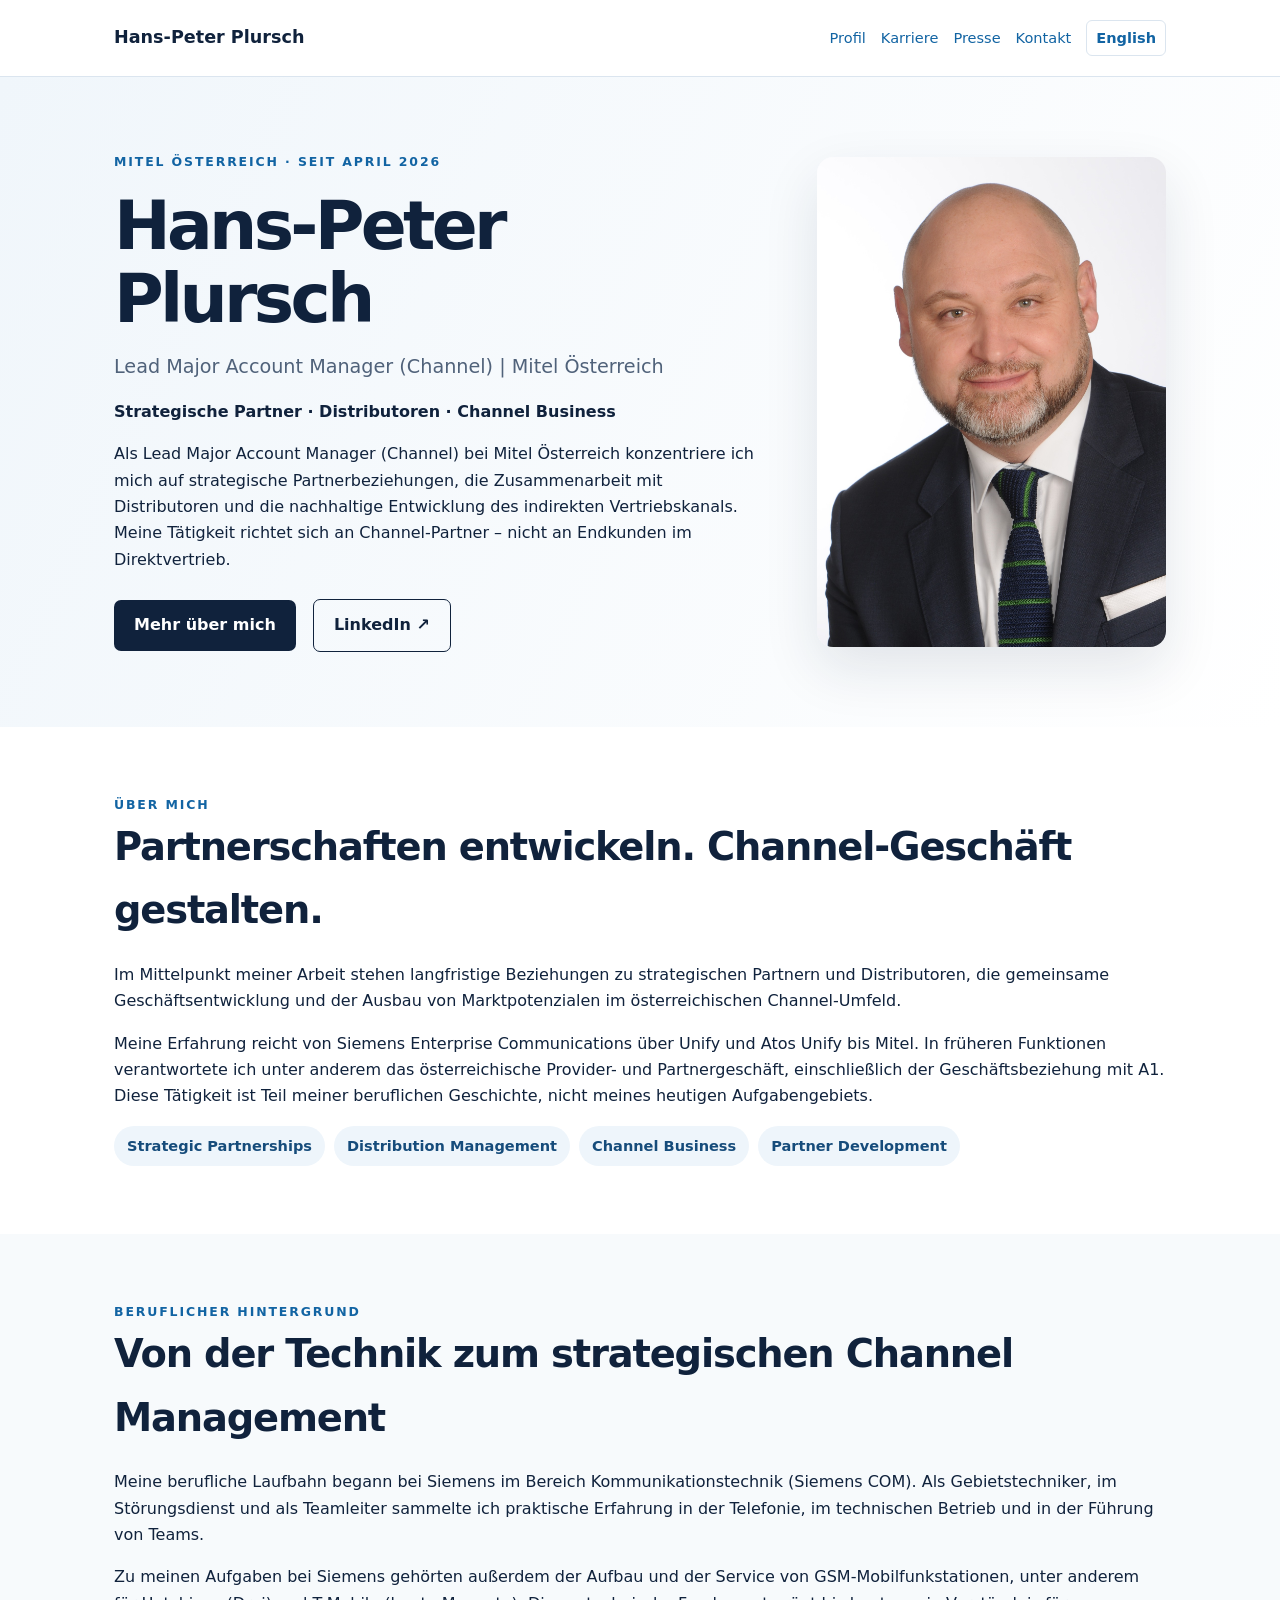
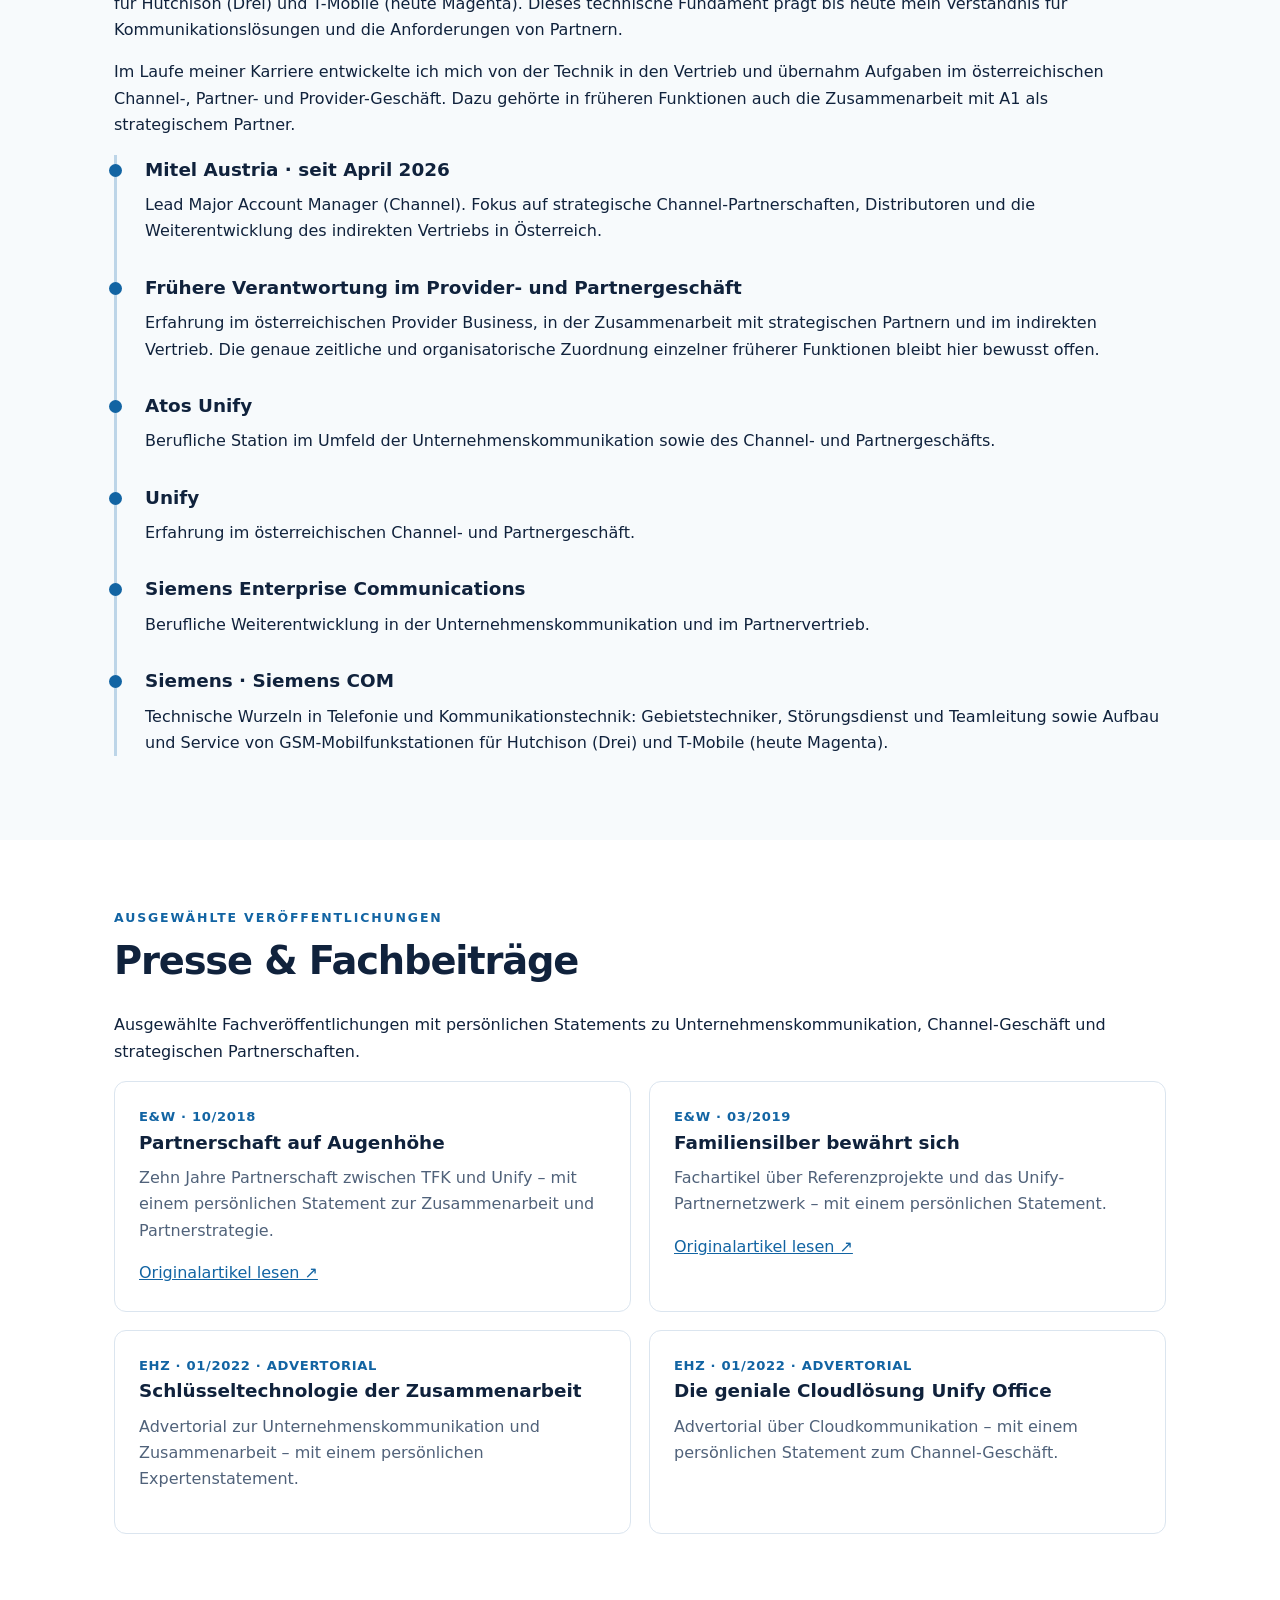
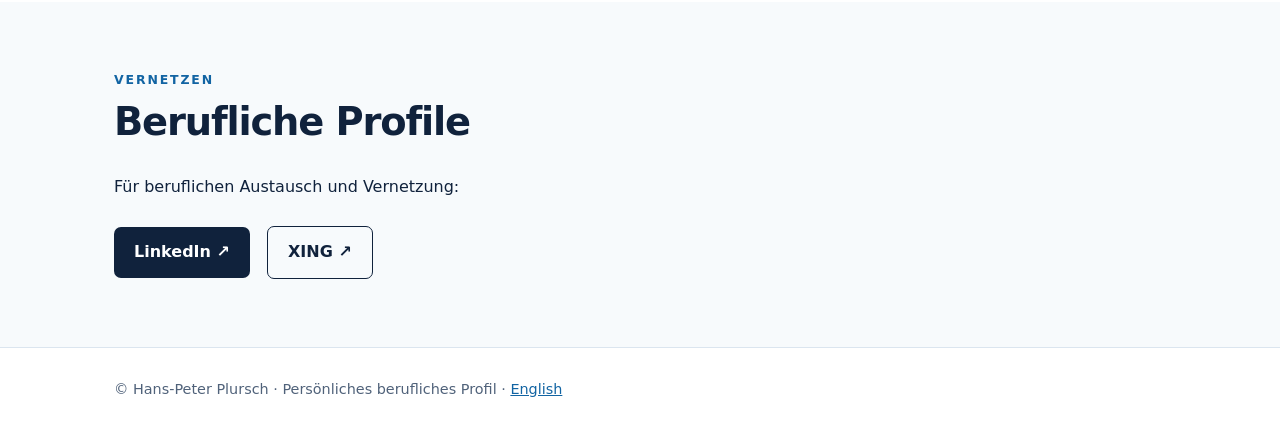
==== commit f441cb88: "Update index.html" ====
--- a/index.html
+++ b/index.html
@@ -183,12 +183,12 @@
 <div class="meta">E&amp;W · 10/2018</div>
 <h3>Partnerschaft auf Augenhöhe</h3>
 <p>Zehn Jahre Partnerschaft zwischen TFK und Unify – mit einem persönlichen Statement zur Zusammenarbeit und Partnerstrategie.</p>
-</article>
+<a href="https://elektro.at/wp-content/uploads/2018/10/ew_18-10_ES_Ansicht.pdf" rel="noopener noreferrer" target="_blank">Originalartikel lesen ↗</a></article>
 <article class="panel">
 <div class="meta">E&amp;W · 03/2019</div>
 <h3>Familiensilber bewährt sich</h3>
 <p>Fachartikel über Referenzprojekte und das Unify-Partnernetzwerk – mit einem persönlichen Statement.</p>
-</article>
+<a href="https://mehoko.at/wp-content/uploads/2019/03/Mehoko_EW3-2019.pdf" rel="noopener noreferrer" target="_blank">Originalartikel lesen ↗</a></article>
 <article class="panel">
 <div class="meta">EHZ · 01/2022 · Advertorial</div>
 <h3>Schlüsseltechnologie der Zusammenarbeit</h3>
@@ -200,7 +200,6 @@
 <p>Advertorial über Cloudkommunikation – mit einem persönlichen Statement zum Channel-Geschäft.</p>
 </article>
 </div>
-
 </div>
 </section>
 <section class="alt" id="kontakt">
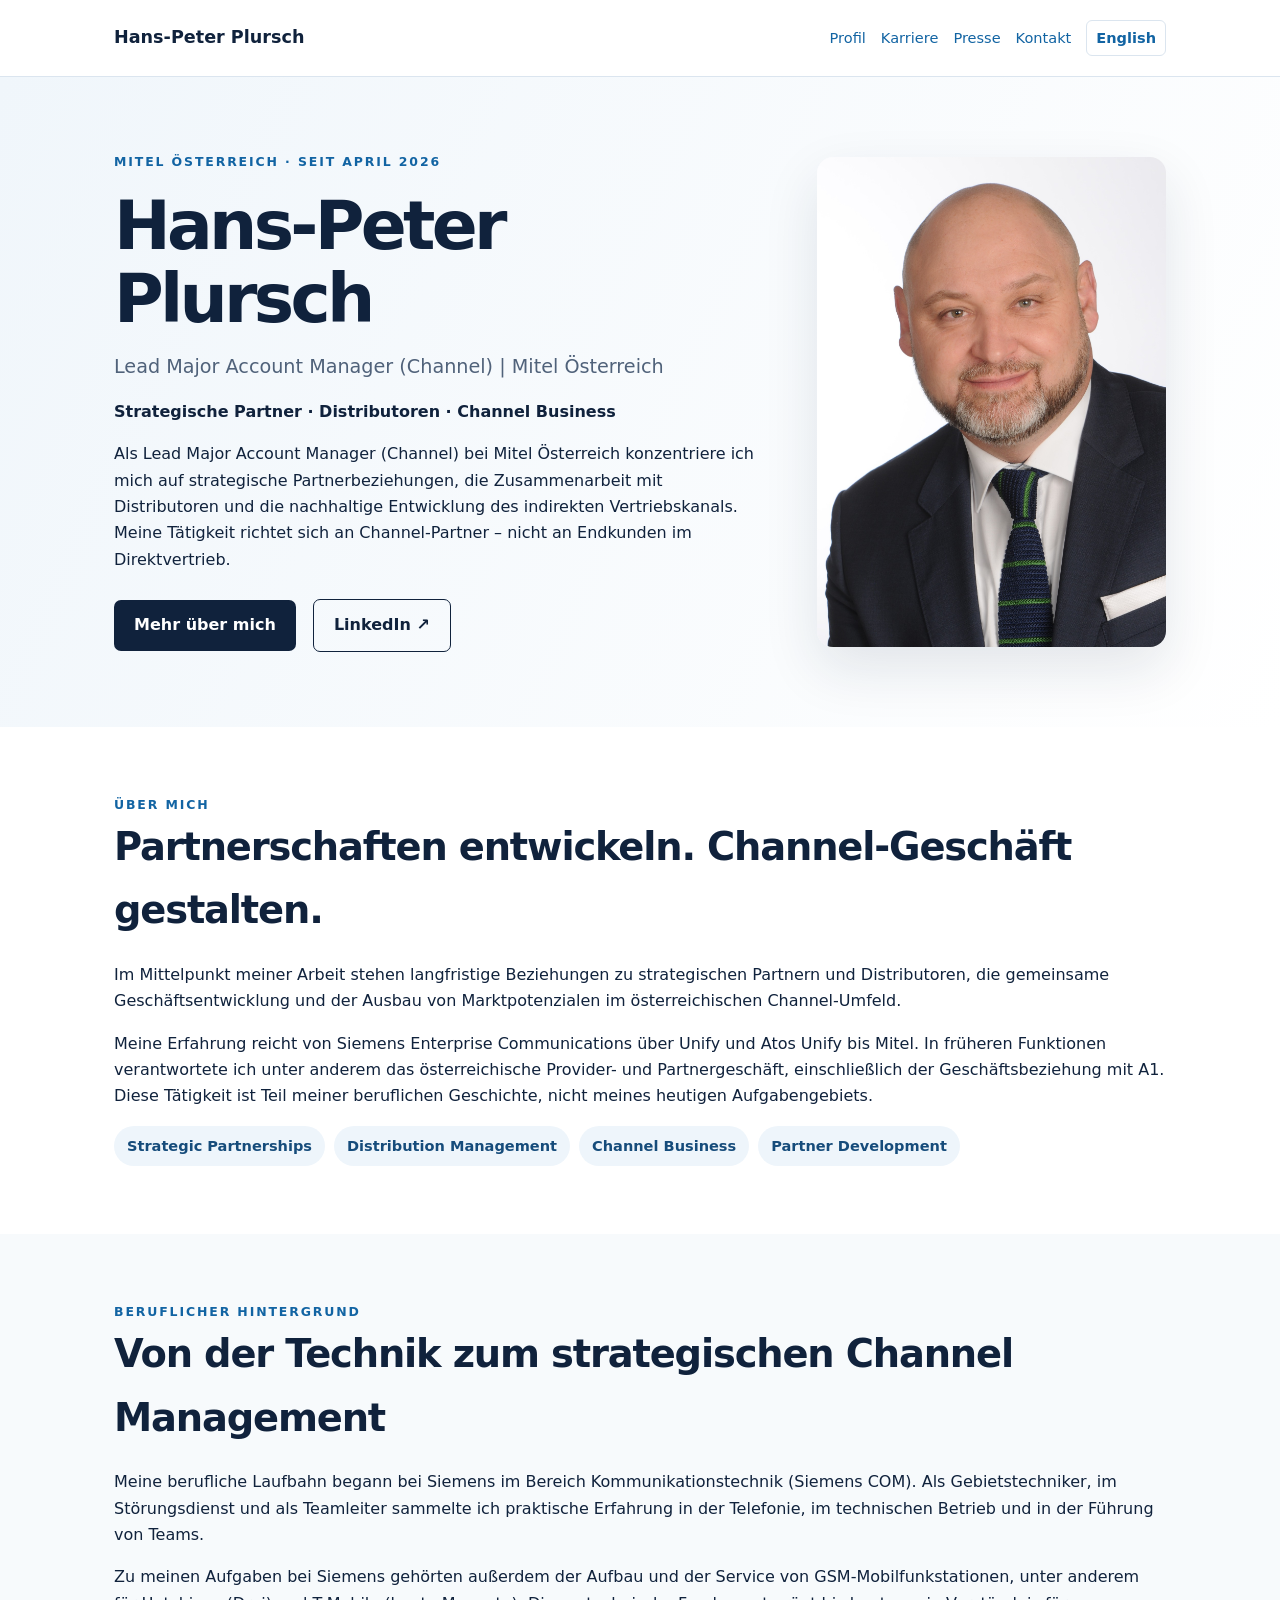
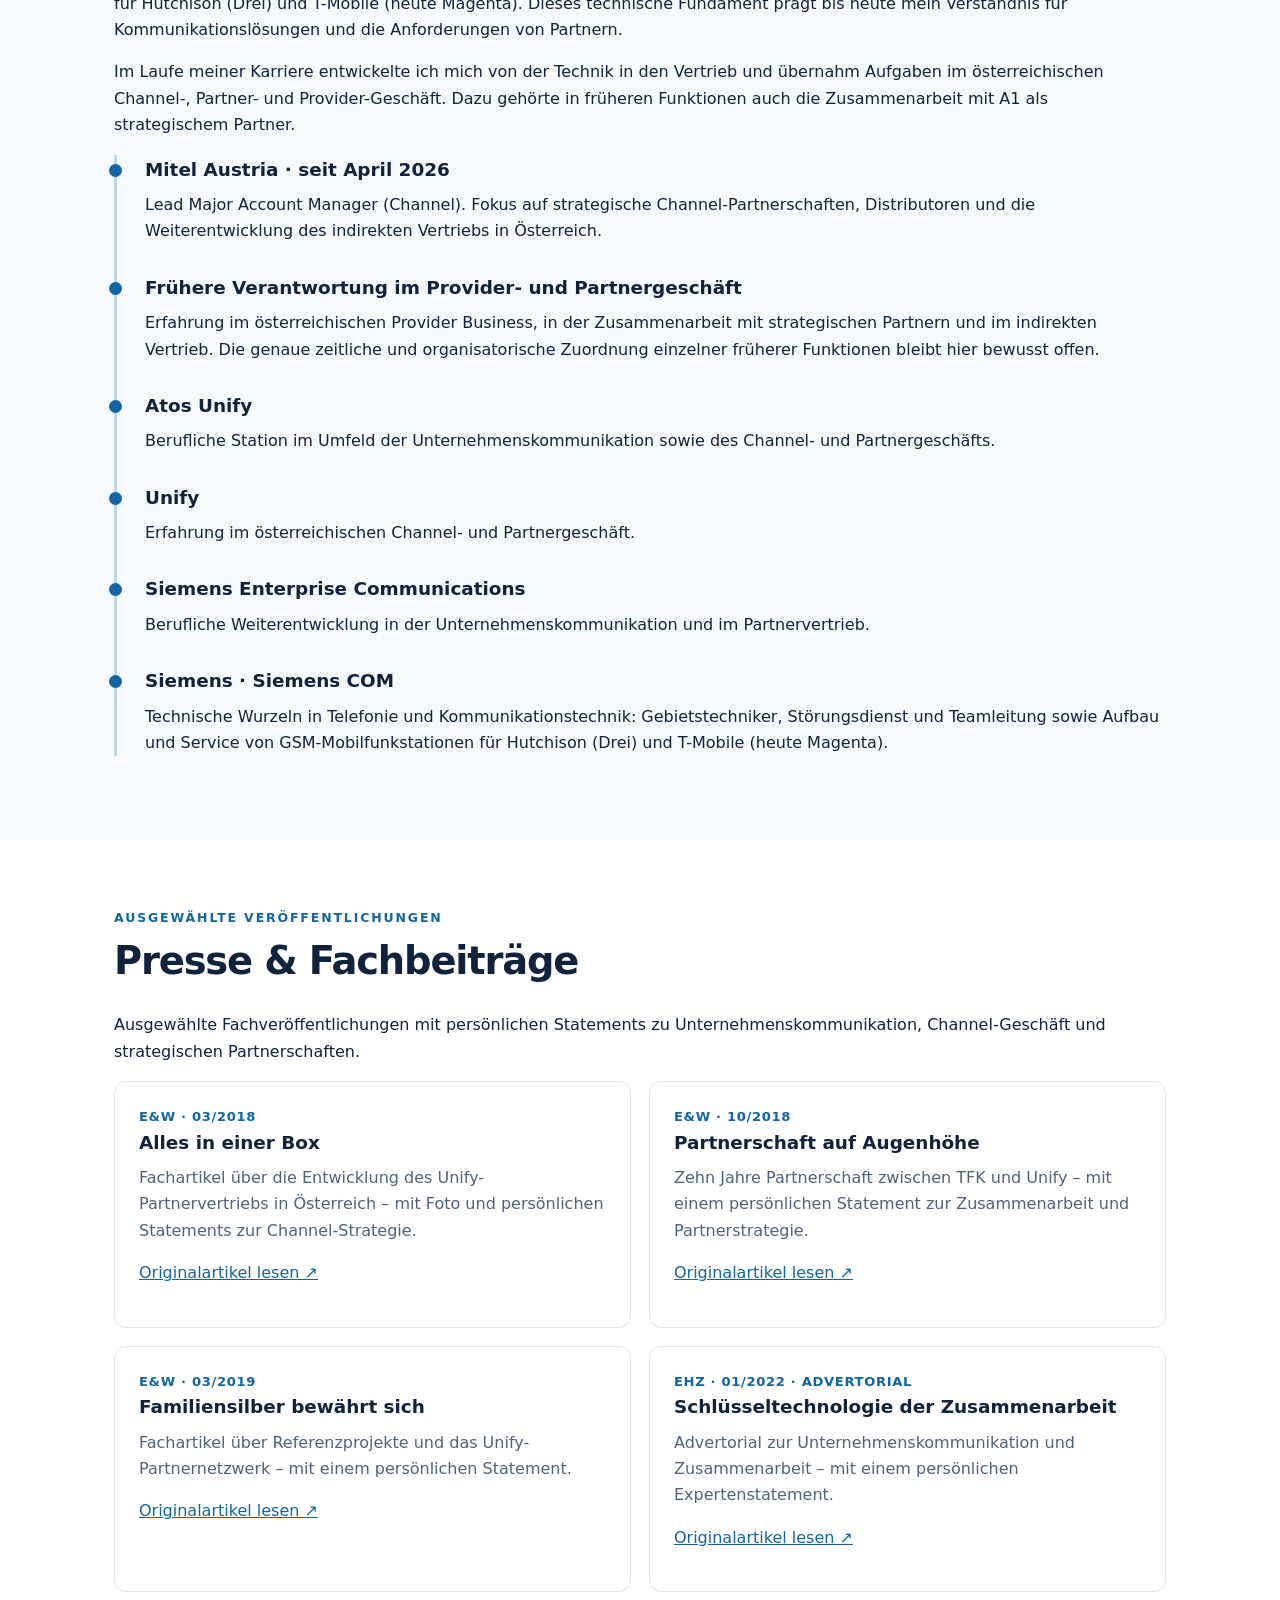
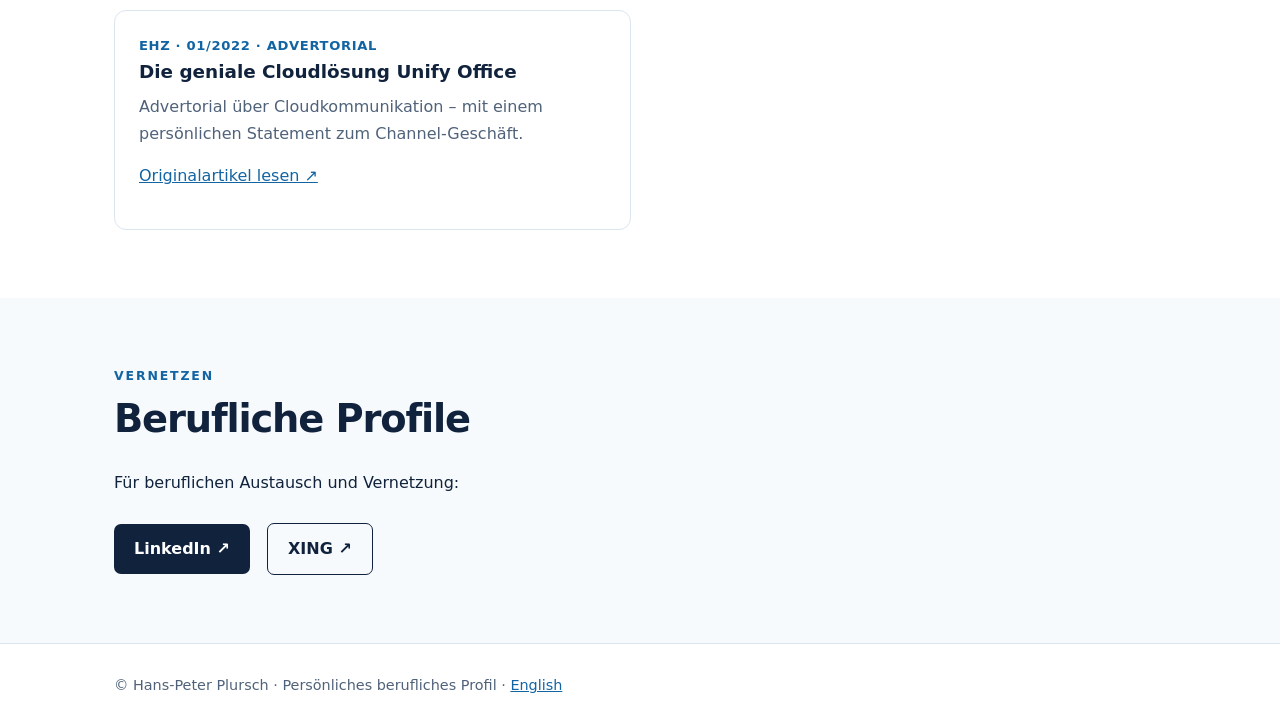
==== commit 1193535d: "Update index.html" ====
--- a/index.html
+++ b/index.html
@@ -179,7 +179,7 @@
       Presse &amp; Fachbeiträge
      </h2>
 <p>Ausgewählte Fachveröffentlichungen mit persönlichen Statements zu Unternehmenskommunikation, Channel-Geschäft und strategischen Partnerschaften.</p><div class="press">
-<article class="panel">
+<article class="panel"><div class="meta">E&amp;W · 03/2018</div><h3>Alles in einer Box</h3><p>Fachartikel über die Entwicklung des Unify-Partnervertriebs in Österreich – mit Foto und persönlichen Statements zur Channel-Strategie.</p><p><a href="https://www.tfk-austria.at/public/blog/presse/pressestimmen/2018_03_EW_Unify.pdf" rel="noopener noreferrer" target="_blank">Originalartikel lesen ↗</a></p></article><article class="panel">
 <div class="meta">E&amp;W · 10/2018</div>
 <h3>Partnerschaft auf Augenhöhe</h3>
 <p>Zehn Jahre Partnerschaft zwischen TFK und Unify – mit einem persönlichen Statement zur Zusammenarbeit und Partnerstrategie.</p>
@@ -193,12 +193,12 @@
 <div class="meta">EHZ · 01/2022 · Advertorial</div>
 <h3>Schlüsseltechnologie der Zusammenarbeit</h3>
 <p>Advertorial zur Unternehmenskommunikation und Zusammenarbeit – mit einem persönlichen Expertenstatement.</p>
-</article>
+<p><a href="https://www.tfk-austria.at/public/blog/pdf_dateien/EHZ%201-TFK%203%20final%20freigegeben.pdf" rel="noopener noreferrer" target="_blank">Originalartikel lesen ↗</a></p></article>
 <article class="panel">
 <div class="meta">EHZ · 01/2022 · Advertorial</div>
 <h3>Die geniale Cloudlösung Unify Office</h3>
 <p>Advertorial über Cloudkommunikation – mit einem persönlichen Statement zum Channel-Geschäft.</p>
-</article>
+<p><a href="https://www.tfk-austria.at/public/blog/pdf_dateien/EHZ%201%20TFK%2002%202022.pdf" rel="noopener noreferrer" target="_blank">Originalartikel lesen ↗</a></p></article>
 </div>
 </div>
 </section>
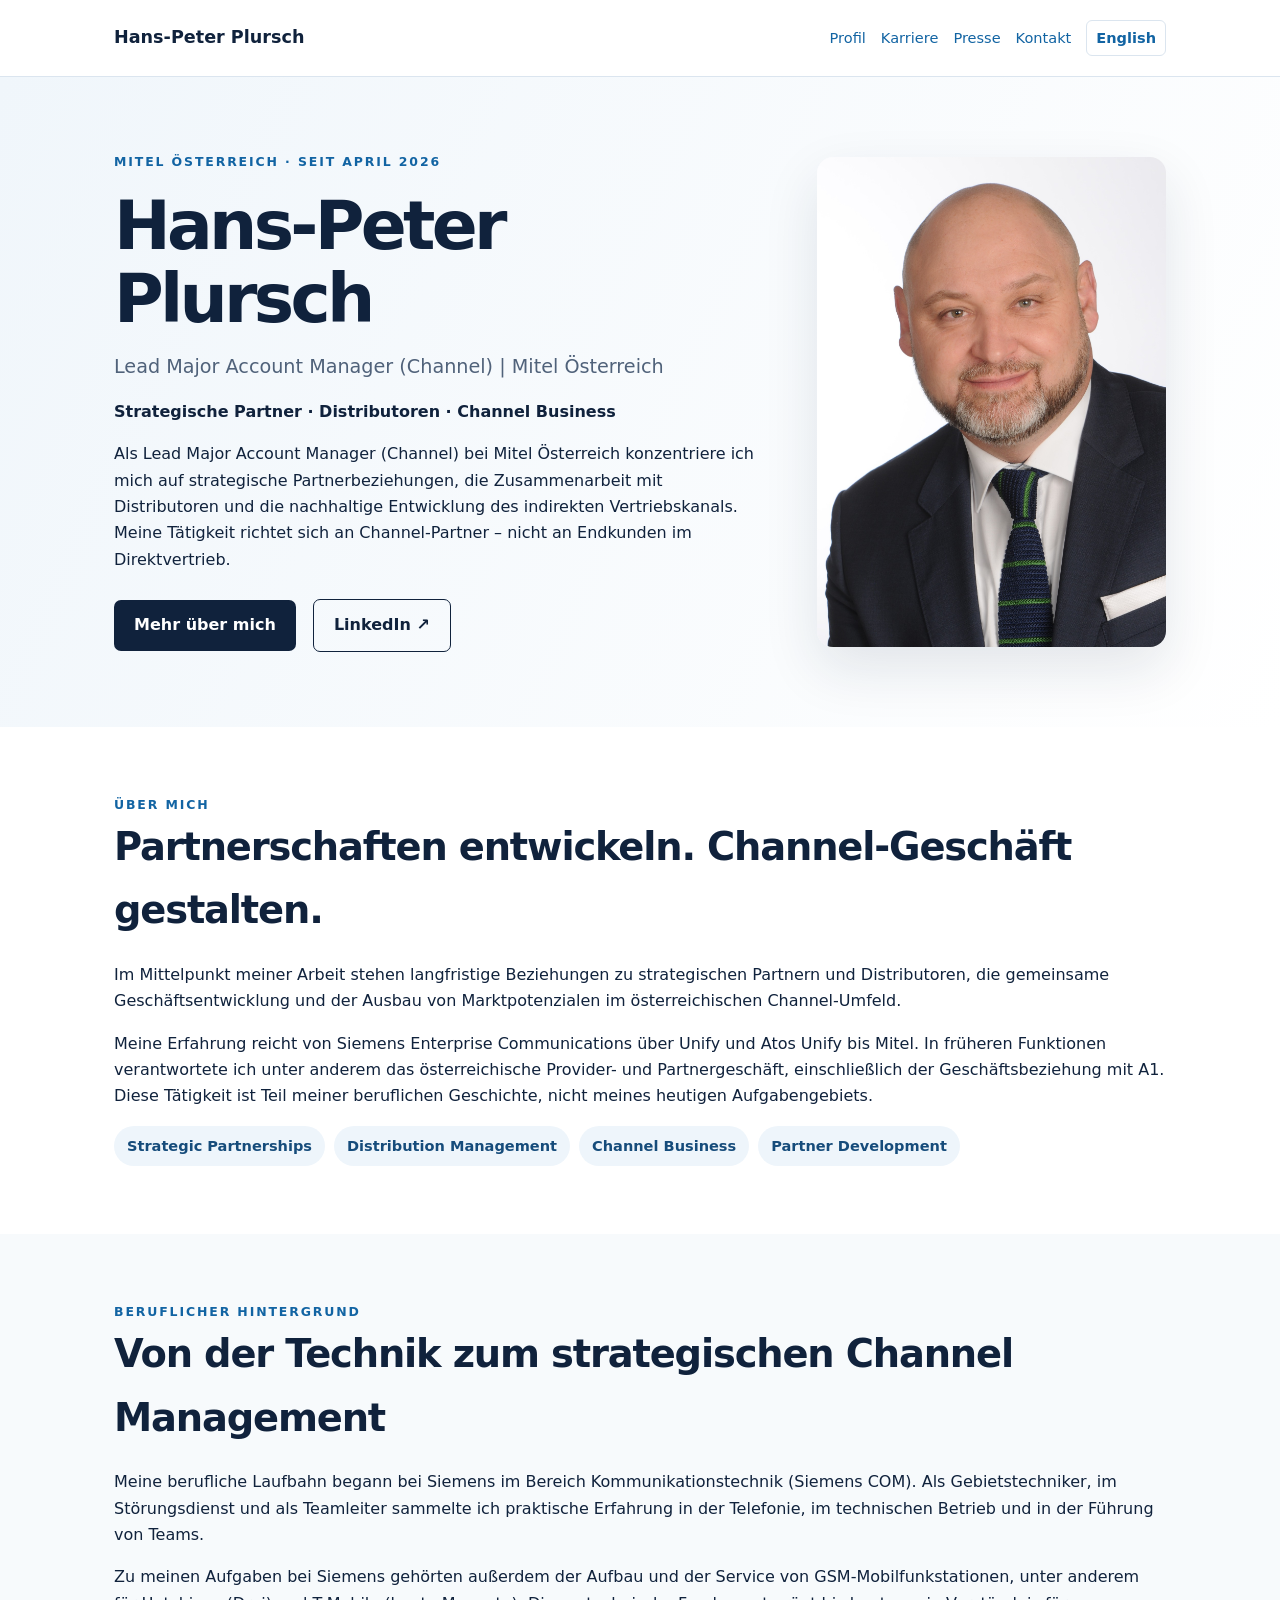
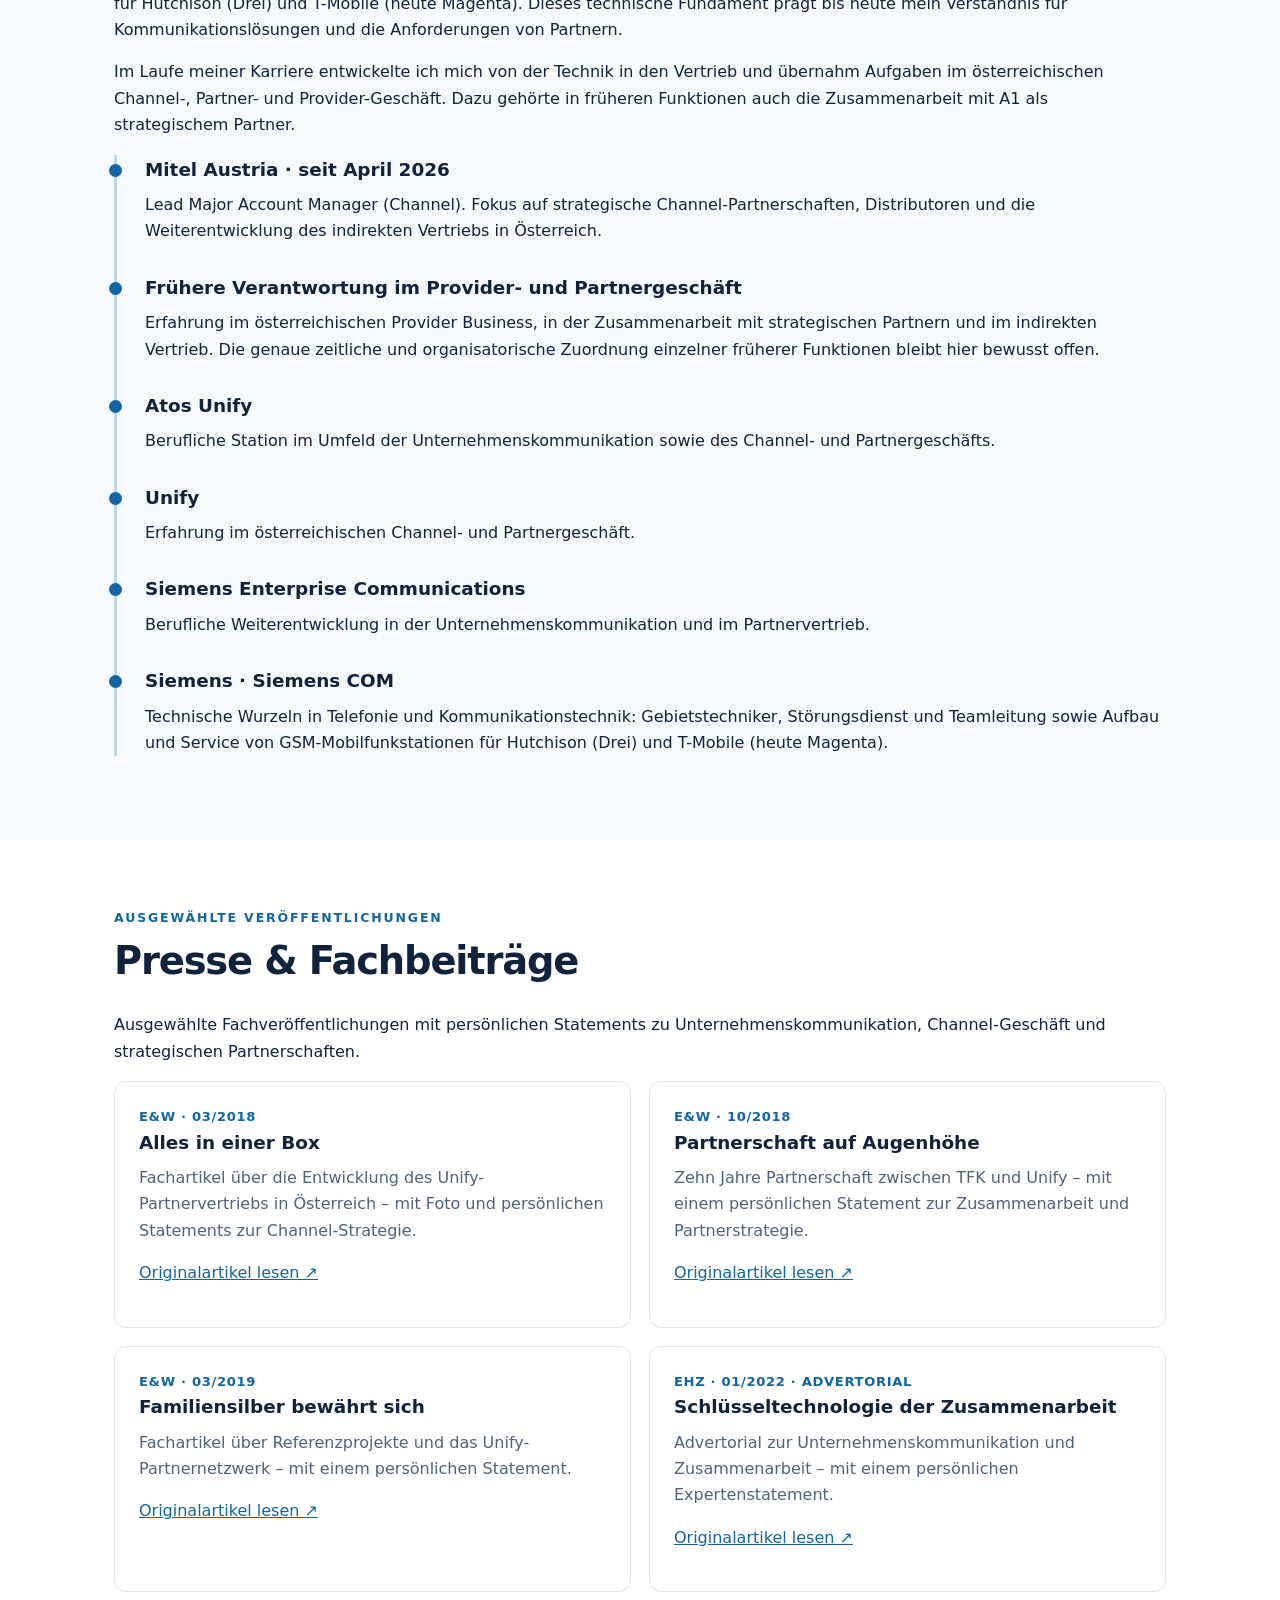
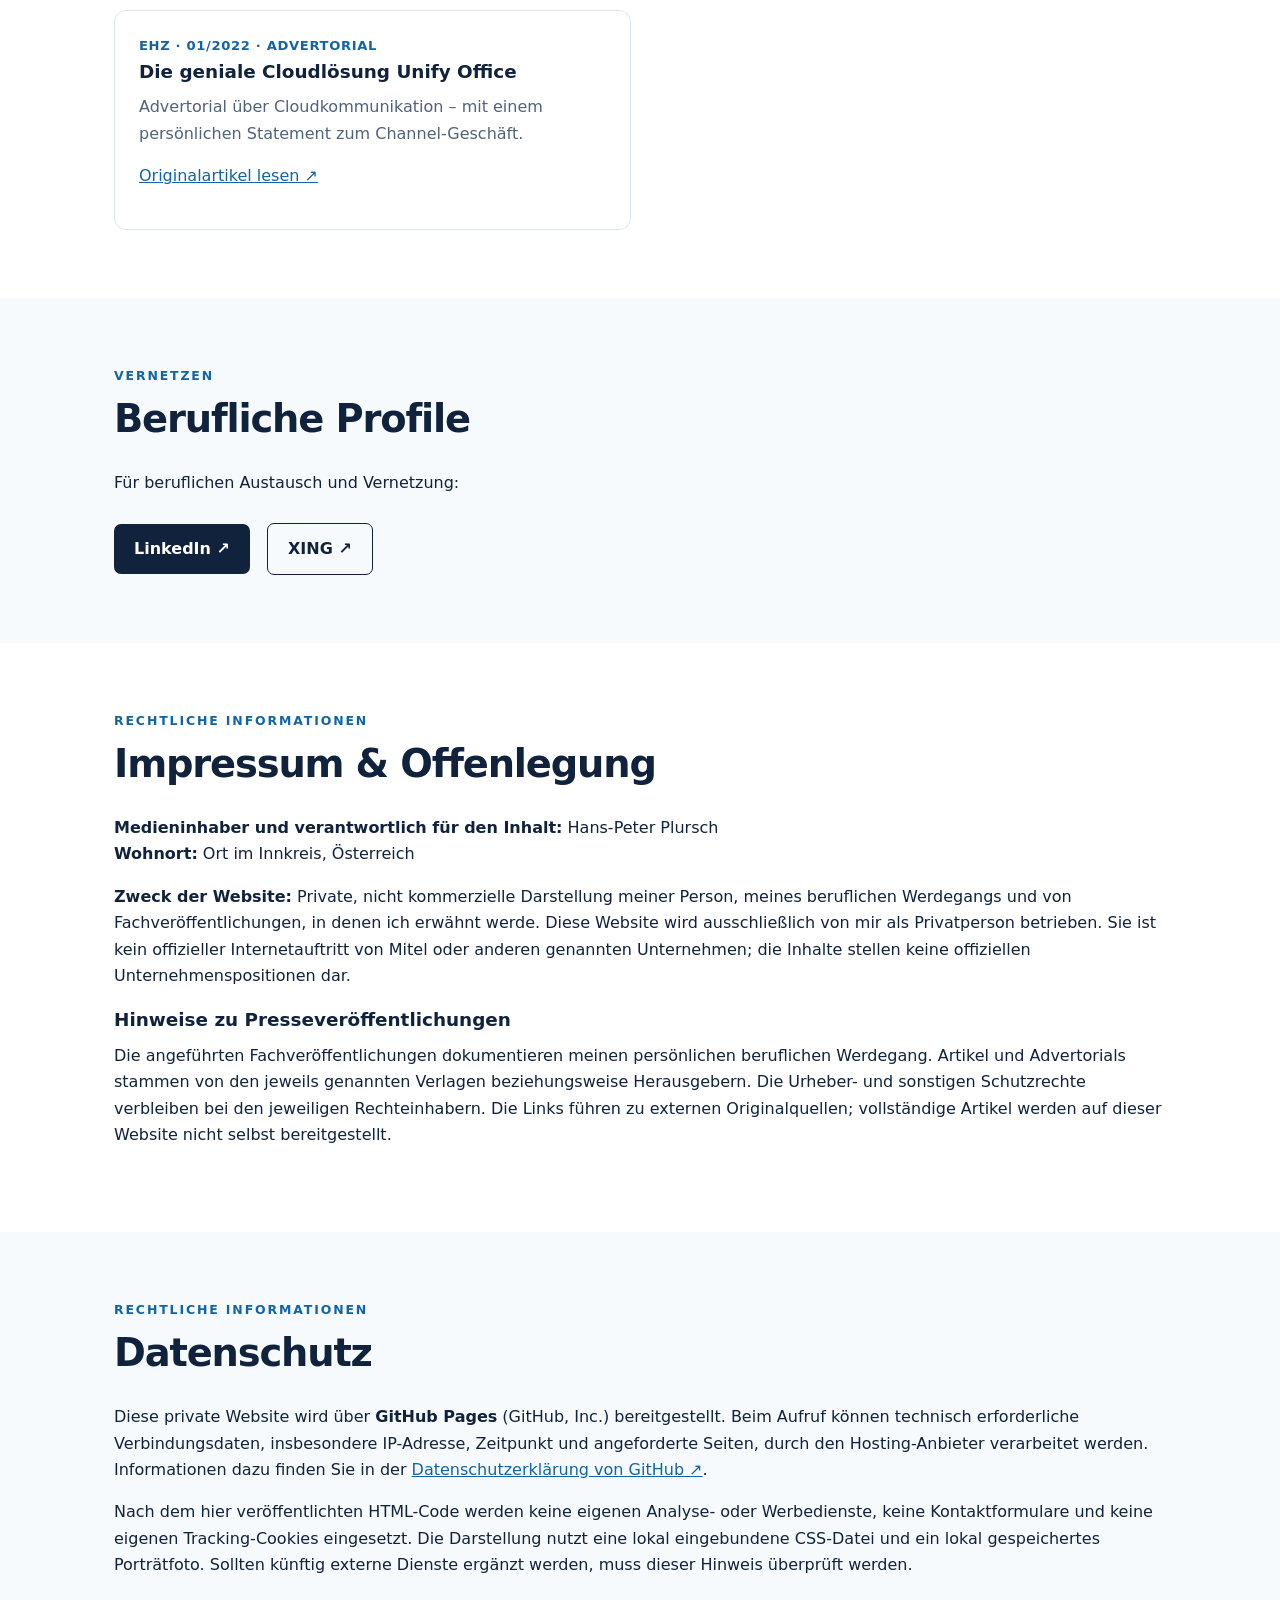
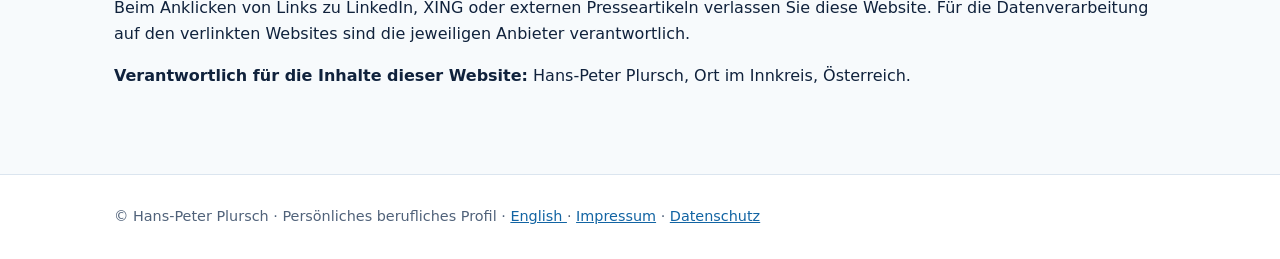
==== commit ebd2f110: "Update index.html" ====
--- a/index.html
+++ b/index.html
@@ -221,14 +221,14 @@
      </a>
 </div>
 </section>
-</main>
+<section id="impressum"><div class="wrap"><div class="eyebrow">Rechtliche Informationen</div><h2>Impressum &amp; Offenlegung</h2><p><strong>Medieninhaber und verantwortlich für den Inhalt:</strong> Hans-Peter Plursch<br/><strong>Wohnort:</strong> Ort im Innkreis, Österreich</p><p><strong>Zweck der Website:</strong> Private, nicht kommerzielle Darstellung meiner Person, meines beruflichen Werdegangs und von Fachveröffentlichungen, in denen ich erwähnt werde. Diese Website wird ausschließlich von mir als Privatperson betrieben. Sie ist kein offizieller Internetauftritt von Mitel oder anderen genannten Unternehmen; die Inhalte stellen keine offiziellen Unternehmenspositionen dar.</p><h3>Hinweise zu Presseveröffentlichungen</h3><p>Die angeführten Fachveröffentlichungen dokumentieren meinen persönlichen beruflichen Werdegang. Artikel und Advertorials stammen von den jeweils genannten Verlagen beziehungsweise Herausgebern. Die Urheber- und sonstigen Schutzrechte verbleiben bei den jeweiligen Rechteinhabern. Die Links führen zu externen Originalquellen; vollständige Artikel werden auf dieser Website nicht selbst bereitgestellt.</p></div></section><section class="alt" id="datenschutz"><div class="wrap"><div class="eyebrow">Rechtliche Informationen</div><h2>Datenschutz</h2><p>Diese private Website wird über <strong>GitHub Pages</strong> (GitHub, Inc.) bereitgestellt. Beim Aufruf können technisch erforderliche Verbindungsdaten, insbesondere IP-Adresse, Zeitpunkt und angeforderte Seiten, durch den Hosting-Anbieter verarbeitet werden. Informationen dazu finden Sie in der <a href="https://docs.github.com/en/site-policy/privacy-policies/github-general-privacy-statement" rel="noopener noreferrer" target="_blank">Datenschutzerklärung von GitHub ↗</a>.</p><p>Nach dem hier veröffentlichten HTML-Code werden keine eigenen Analyse- oder Werbedienste, keine Kontaktformulare und keine eigenen Tracking-Cookies eingesetzt. Die Darstellung nutzt eine lokal eingebundene CSS-Datei und ein lokal gespeichertes Porträtfoto. Sollten künftig externe Dienste ergänzt werden, muss dieser Hinweis überprüft werden.</p><p>Beim Anklicken von Links zu LinkedIn, XING oder externen Presseartikeln verlassen Sie diese Website. Für die Datenverarbeitung auf den verlinkten Websites sind die jeweiligen Anbieter verantwortlich.</p><p><strong>Verantwortlich für die Inhalte dieser Website:</strong> Hans-Peter Plursch, Ort im Innkreis, Österreich.</p></div></section></main>
 <footer>
 <div class="wrap">
     © Hans-Peter Plursch · Persönliches berufliches Profil ·
     <a href="en/">
      English
     </a>
-</div>
+ · <a href="#impressum">Impressum</a> · <a href="#datenschutz">Datenschutz</a></div>
 </footer>
 </body>
 </html>
